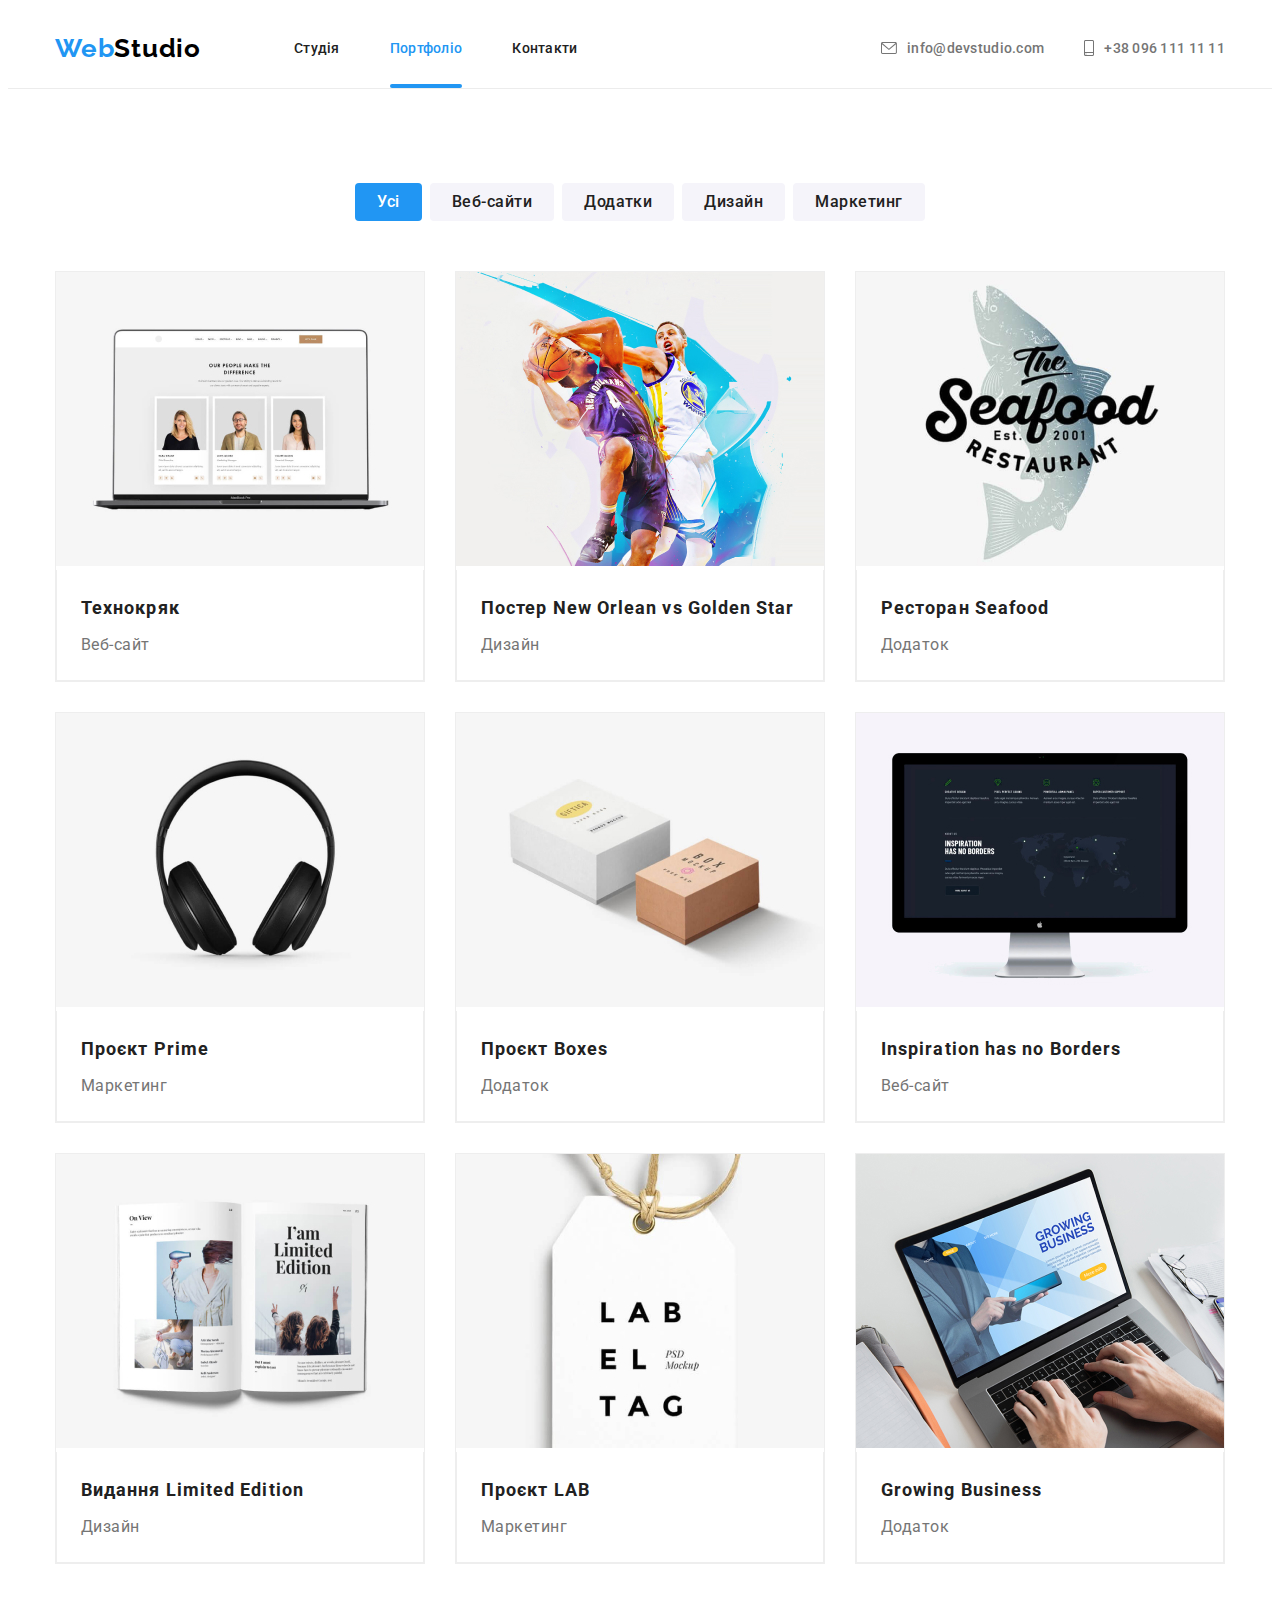
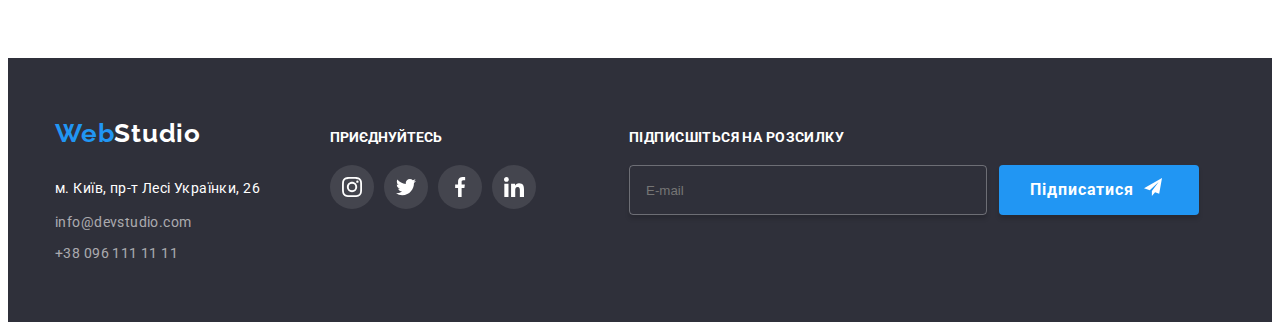
==== portfolio.html @ 7292d135 "Add files via upload" ====
<!DOCTYPE html>
<html lang="uk">
  <head>
    <meta charset="UTF-8" />
    <meta name="viewport" content="width=device-width, initial-scale=1.0" />

    <link rel="preconnect" href="https://fonts.googleapis.com" />
    <link rel="preconnect" href="https://fonts.gstatic.com" crossorigin />
    <link
      href="https://fonts.googleapis.com/css2?family=Montserrat:wght@400;700&family=Roboto:wght@400;500;700;900&display=swap"
      rel="stylesheet"
    />
    <link rel="preconnect" href="https://fonts.googleapis.com" />
    <link rel="preconnect" href="https://fonts.gstatic.com" crossorigin />
    <link
      href="https://fonts.googleapis.com/css2?family=Montserrat:wght@400;700&family=Raleway:wght@400;500;700;900&display=swap"
      rel="stylesheet"
    />
    <link
      rel="stylesheet"
      href="https://cdnjs.cloudflare.com/ajax/libs/modern-normalize/2.0.0/modern-normalize.min.css"
      integrity="sha512-4xo8blKMVCiXpTaLzQSLSw3KFOVPWhm/TRtuPVc4WG6kUgjH6J03IBuG7JZPkcWMxJ5huwaBpOpnwYElP/m6wg=="
      crossorigin="anonymous"
      referrerpolicy="no-referrer"
    />
    <link rel="stylesheet" href="./css/style.css" />
    <title>Portfolio</title>
  </head>
  <body class="body">
    <!-- the cap -->
    <header class="header">
      <div class="conteiner head-conteiner">
        <nav class="nav-conteiner">
          <a class="logo" href="./index.html"
            >Web<span class="studio">Studio</span></a
          >
          <ul class="nav-list">
            <li class="nav-item">
              <a class="nav-link " href="./index.html">Студія</a>
            </li>
            <li class="nav-item">
              <a class="nav-link current" href="./portfolio.html">Портфоліо</a>
            </li>
            <li class="nav-item">
              <a class="nav-link" href="./contacts.html">Контакти</a>
            </li>
          </ul>
        </nav>
        <ul class="list-header">
          <li class="mail-tel">
            <a class="link-header mail-link" href="mailto:info@devstudio.com">
              <svg class="mail">
                <use
                  class="mail-icon"
                  href="./images/sprite/sprite.svg#icon-mail"
                ></use>
              </svg>
              info@devstudio.com
            </a>
          </li>
          <li class="mail-tel">
            <a class="link-header phone-link" href="tel:+380961111111">
              <svg class="phone">
                <use
                  class="phone-icon"
                  href="./images/sprite/sprite.svg#icon-phone"
                ></use>
              </svg>
              +38 096 111 11 11
            </a>
          </li>
        </ul>
      </div>
    </header>
    <main>
      <section class="sec-portfolio">
        <div class="conteiner">
          <h1 hidden>Наші роботи</h1>
          <ul class="filter-list">
            <li class="filter-item">
              <button class="filter current" type="button">Усі</button>
            </li>
            <li class="filter-item">
              <button class="filter" type="button">Веб-сайти</button>
            </li>
            <li class="filter-item">
              <button class="filter" type="button">Додатки</button>
            </li>
            <li class="filter-item">
              <button class="filter" type="button">Дизайн</button>
            </li>
            <li class="filter-item">
              <button class="filter" type="button">Маркетинг</button>
            </li>
          </ul>
          <ul class="project-list">
            <li class="project">
              <a class="link-project" href=""
                >
                <div class="product-img">
                  <img
                  class="poject-pick"
                  src="./imagesPartfolio/img1.jpg"
                  alt="Технокряк"
                  width="370"/>
                  <div class="overlay-box">
                    <p class="project-text">
                    Ресурс пропонує комплексні пропозиції з різним рівнем функціоналу та сервісів. Все це дозволить відвідувачу отримати вичерпні відомості про компанію чи приватну особу.
                    </p>
                  </div>
                </div>
                <div class="name-box">
                  <h2 class="project-name">Технокряк</h2>
                  <p class="project-title">Веб-сайт</p>
                </div>
              </a>
            </li>
            <li class="project">
              <a class="link-project" href="">
                <div class="product-img">
                  <img
                  class="poject-pick"
                  src="./imagesPartfolio/img2.jpg"
                  alt="Постер New Orlean vs Golden Star"
                  width="370"/>
                  <div class="overlay-box">
                    <p class="project-text">
                    Ресурс пропонує комплексні пропозиції з різним рівнем функціоналу та сервісів. Все це дозволить відвідувачу отримати вичерпні відомості про компанію чи приватну особу.
                    </p>
                  </div>
                </div>
                <div class="name-box">
                  <h2 class="project-name">Постер New Orlean vs Golden Star</h2>
                  <p class="project-title">Дизайн</p>
                </div>
              </a>
            </li>
            <li class="project">
              <a class="link-project" href="">
                <div class="product-img">
                  <img
                  class="poject-pick"
                  src="./imagesPartfolio/img3.jpg"
                  alt="Ресторан Seafood"
                  width="370"/>
                  <div class="overlay-box">
                    <p class="project-text">
                    Ресурс пропонує комплексні пропозиції з різним рівнем функціоналу та сервісів. Все це дозволить відвідувачу отримати вичерпні відомості про компанію чи приватну особу.
                    </p>
                  </div>
                </div>
                <div class="name-box">
                  <h2 class="project-name">Ресторан Seafood</h2>
                  <p class="project-title">Додаток</p>
                </div>
              </a>
            </li>
            <li class="project">
              <a class="link-project" href="">
                <div class="product-img">
                  <img
                  class="poject-pick"
                  src="./imagesPartfolio/img4.jpg"
                  alt="Проєкт Prime"
                  width="370"/>
                  <div class="overlay-box">
                    <p class="project-text">
                    Ресурс пропонує комплексні пропозиції з різним рівнем функціоналу та сервісів. Все це дозволить відвідувачу отримати вичерпні відомості про компанію чи приватну особу.
                    </p>
                  </div>
                </div>
                <div class="name-box">
                  <h2 class="project-name">Проєкт Prime</h2>
                  <p class="project-title">Маркетинг</p>
                </div>
              </a>
            </li>
            <li class="project">
              <a class="link-project" href="">
                <div class="product-img">
                  <img
                  class="poject-pick"
                  src="./imagesPartfolio/img5.jpg"
                  alt="Проєкт Boxes"
                  width="370"/>
                  <div class="overlay-box">
                    <p class="project-text">
                    Ресурс пропонує комплексні пропозиції з різним рівнем функціоналу та сервісів. Все це дозволить відвідувачу отримати вичерпні відомості про компанію чи приватну особу.
                    </p>
                  </div>
                </div>
                <div class="name-box">
                  <h2 class="project-name">Проєкт Boxes</h2>
                  <p class="project-title">Додаток</p>
                </div>
              </a>
            </li>
            <li class="project" class="work">
              <a class="link-project" href="">
                <div class="product-img">
                  <img
                  class="poject-pick"
                  src="./imagesPartfolio/img6.jpg"
                  alt="Inspiration has no Borders"
                  width="370"/>
                  <div class="overlay-box">
                    <p class="project-text">
                    Ресурс пропонує комплексні пропозиції з різним рівнем функціоналу та сервісів. Все це дозволить відвідувачу отримати вичерпні відомості про компанію чи приватну особу.
                    </p>
                  </div>
                </div>
                <div class="name-box">
                  <h2 class="project-name">Inspiration has no Borders</h2>
                  <p class="project-title">Веб-сайт</p>
                </div>
              </a>
            </li>
            <li class="project">
              <a class="link-project" href="">
                <div class="product-img">
                  <img
                  class="poject-pick"
                  src="./imagesPartfolio/img7.jpg"
                  alt="Видання Limited Edition"
                  width="370"/>
                  <div class="overlay-box">
                    <p class="project-text">
                    Ресурс пропонує комплексні пропозиції з різним рівнем функціоналу та сервісів. Все це дозволить відвідувачу отримати вичерпні відомості про компанію чи приватну особу.
                    </p>
                  </div>
                </div>
                <div class="name-box">
                  <h2 class="project-name">Видання Limited Edition</h2>
                  <p class="project-title">Дизайн</p>
                </div>
              </a>
            </li>
            <li class="project">
              <a class="link-project" href="">
                <div class="product-img">
                  <img
                  class="poject-pick"
                  src="./imagesPartfolio/img8.jpg"
                  alt="Проєкт LAB"
                  width="370"/>
                  <div class="overlay-box">
                    <p class="project-text">
                    Ресурс пропонує комплексні пропозиції з різним рівнем функціоналу та сервісів. Все це дозволить відвідувачу отримати вичерпні відомості про компанію чи приватну особу.
                    </p>
                  </div>
                </div>
                <div class="name-box">
                  <h2 class="project-name">Проєкт LAB</h2>
                  <p class="project-title">Маркетинг</p>
                </div>
              </a>
            </li>
            <li class="project">
              <a class="link-project" href="">
                <div class="product-img">
                  <img
                  class="poject-pick"
                  src="./imagesPartfolio/img9.jpg"
                  alt="Growing Business"
                  width="370"/>
                  <div class="overlay-box">
                    <p class="project-text">
                    Ресурс пропонує комплексні пропозиції з різним рівнем функціоналу та сервісів. Все це дозволить відвідувачу отримати вичерпні відомості про компанію чи приватну особу.
                    </p>
                  </div>
                </div>
                <div class="name-box">
                  <h2 class="project-name">Growing Business</h2>
                  <p class="project-title">Додаток</p>
                </div>
              </a>
            </li>
          </ul>
        </div>
      </section>
    </main>
    <!-- the floor -->
    <footer class="footer">
      <div class="conteiner foot-box">
        <div>
          <a class="web-foot" href="/"
          >Web<span class="studio-foot">Studio</span></a
        >
        <address class="address">
          <p class="addr">м. Київ, пр-т Лесі Українки, 26</p>
          <ul class="foot-link-list">
            <li class="item-foot">
              <a class="link-foot" href="mailto:info@devstudio.com"
                >info@devstudio.com</a
              >
            </li>
            <li class="item-foot">
              <a class="link-foot" href="tel:+380961111111"
                >+38 096 111 11 11</a
              >
            </li>
          </ul>
        </div>
        </address>
        <div class="soc-box-foot">
          <h3 class="join-us">ПРИЄДНУЙТЕСЬ</h3>
          <ul class="soc-list-foot">
            <li class="soc-item-foot">
              <a class="soc-link-foot" href="">
                <svg class="icon-foot">
                  <use href="./images/sprite/sprite.svg#icon-instagram"></use>
                </svg>
              </a>
            </li>
            <li class="soc-item-foot">
              <a class="soc-link-foot" href="">
                <svg class="icon-foot">
                  <use href="./images/sprite/sprite.svg#icon-twitter"></use>
                </svg>
              </a>
            </li>
            <li class="soc-item-foot">
              <a class="soc-link-foot" href="">
                <svg class="icon-foot">
                  <use href="./images/sprite/sprite.svg#icon-facebook"></use>
                </svg>
              </a>
            </li>
            <li class="soc-item-foot">
              <a class="soc-link-foot" href="">
                <svg class="icon-foot">
                  <use href="./images/sprite/sprite.svg#icon-linkedin"></use>
                </svg>
              </a>
            </li>
          </ul>
        </div>
        <div class="foot-form-field">

          <div class="foot-form-box">
            <h2 class="foot-form-title">ПІДПИСШІТЬСЯ НА РОЗСИЛКУ</h2>
            <div class="btn-input-foot">
              <form class="foot-form" action="">
                <div class="foot-input-box">
                  <input class="foot-input" type="text" placeholder="E-mail">
                </div>
              </form>
            
              <div class="foot-submit-button">
                <button class="foot-form-button" type="submit">
                  <div class="box-in-foot-btn">
                    <span class="foot-form-button-text">
                      Підписатися
                    </span>
                    <svg class="icon-foot-form">
                      <use href="./images/sprite/sprite.svg#icon-telegram"></use>
                    </svg>
                  </div>
                </button>
              </div>
          
            </div>

        </div>
      </div>
    </footer>
  </body>
</html>
---- css/style.css ----
/* INDEX HTML */

*,
::before,
::after {
  box-sizing: border-box;
}
:root {
  --second-color: #757575;
  --logo-color: #2196f3;
  --text-color: #212121;
  --text: Roboto, sans-serif;
  --logo-text: Raleway, sans-serif;
  --white-color: #fff;
}
.body {
  font-family: Roboto, sans-serif;
  color: #212121;
  background: #fff;
}

.conteiner {
  width: 1200px;
  margin-right: auto;
  margin-left: auto;
  padding-right: 15px;
  padding-left: 15px;
}

.header {
  border-bottom: 1px solid #ececec;
}

.head-conteiner {
  display: flex;
  justify-content: space-between;
  align-items: center;
}

.logo {
  color: var(--logo-color);
  font-family: var(--logo-text);
  font-size: 26px;
  font-style: normal;
  font-weight: 700;
  line-height: normal;
  letter-spacing: 0.78px;
  text-decoration: none;
  margin-right: 93px;
}

.studio {
  color: #000;
  font-family: var(--logo-text);
  font-size: 26px;
  font-weight: 700;
  line-height: normal;
  letter-spacing: 0.78px;
}

.nav-conteiner {
  display: flex;
  align-items: center;
}

.nav-list {
  list-style: none;
  display: flex;
  margin: 0;
  padding-left: 0;
}

.nav-item {
  position: relative;
}

.nav-link.current::after {
  content: "";
  display: block;
  width: 100%;
  height: 4px;
  position: absolute;
  left: 0;
  bottom: 0;
  background-color: var(--logo-color);

  border-radius: 4px;
}

.nav-link {
  color: var(--text-color);
  font-family: var(--text);
  font-size: 14px;
  font-weight: 500;
  line-height: normal;
  letter-spacing: 0.28px;
  text-decoration: none;
  display: block;
  padding-bottom: 32px;
  padding-top: 32px;

  transition: color 250ms cubic-bezier(0.4, 0, 0.2, 1);
}

.nav-link:hover,
.nav-link:focus {
  color: var(--logo-color);
  font-family: var(--text);
  font-size: 14px;
  font-style: normal;
  font-weight: 500;
  line-height: normal;
  letter-spacing: 0.28px;
}

.nav-list .nav-item + .nav-item {
  margin-left: 50px;
}

.nav-list .nav-link.current {
  color: var(--logo-color);
}

.list-header {
  list-style: none;
  display: flex;
  margin: 0;
  padding-left: 0;
}

.list-header .mail-tel + .mail-tel {
  margin-left: 40px;
}

.link-header {
  color: var(--second-color);
  font-family: var(--text);
  font-size: 14px;
  font-style: normal;
  font-weight: 500;
  line-height: normal;
  letter-spacing: 0.28px;
  text-decoration: none;
  padding-bottom: 32px;
  padding-top: 32px;
  display: flex;
  justify-content: center;
  align-items: center;

  transition: color 250ms cubic-bezier(0.4, 0, 0.2, 1);
}

.link-header:hover,
.link-header:focus {
  fill: var(--logo-color);
  color: var(--logo-color);
  font-family: var(--text);
  font-size: 14px;
  font-style: normal;
  font-weight: 500;
  line-height: normal;
  letter-spacing: 0.28px;
}

.mail {
  fill: currentColor;
  margin-right: 10px;
  width: 16px;
  height: 12px;
}

.phone {
  fill: currentColor;
  margin-right: 10px;
  width: 10px;
  height: 16px;
  background-position: center;
  background-repeat: no-repeat;
}

/* first box index html */

.first-box {
  max-width: 1600px;
  background: #2f303a;
  padding-top: 200px;
  padding-bottom: 200px;
  background-image: linear-gradient(
      to right,
      rgba(47, 48, 58, 0.4),
      rgba(47, 48, 58, 0.4)
    ),
    url(../images/Img.png);
  margin-right: auto;
  margin-left: auto;
  background-size: cover;
  background-repeat: no-repeat;
  background-position: center;
}

.main-title {
  color: #fff;
  text-align: center;
  font-family: var(--text);
  font-size: 44px;
  font-style: normal;
  font-weight: 900;
  line-height: 60px;
  letter-spacing: 2.64px;
  text-transform: uppercase;
  /*  */
  display: block;
  padding: 0;
  margin-top: 0;
  margin-bottom: 30px;
  margin-left: auto;
  margin-right: auto;
  width: 696px;
}

.main-button {
  border: none;
  border-radius: 4px;
  background: var(--logo-color);
  box-shadow: 0px 4px 4px 0px rgba(0, 0, 0, 0.15);
  height: 50px;
  display: block;
  margin-left: auto;
  margin-right: auto;
}

.text-main-button {
  color: var(--white-color);
  text-align: center;
  font-family: var(--text);
  font-size: 16px;
  font-style: normal;
  font-weight: 700;
  line-height: 30px;
  letter-spacing: 0.96px;
  cursor: pointer;
  /*  */
  height: 30px;

  padding: 10px 32px 10px 32px;
}

/* second box index html */

.second-box {
  padding-top: 94px;
}

.hide-title {
  position: absolute;
  width: 1px;
  height: 1px;
  margin: -1px;
  border: 0;
  padding: 0;

  white-space: nowrap;
  clip-path: inset(100%);
  clip: rect(0 0 0 0);
  overflow: hidden;
}

.adv-list {
  list-style: none;
  display: flex;
  padding: 0;
  margin: 0;
}

.adv-item {
  display: block;
  margin: 0;
  padding-right: 0;
  padding-left: 0;
  background-size: auto;
  background-repeat: no-repeat;
}

.adv-block {
  background-color: #f5f4fa;
  border-radius: 4px;
  width: 270px;
  height: 120px;
  margin-bottom: 30px;
  display: flex;
  justify-content: center;
  align-items: center;
}

.antenna {
  width: 70px;
  height: 70px;
}

.clock {
  width: 70px;
  height: 70px;
}

.diagram {
  width: 70px;
  height: 70px;
}

.astronaut {
  width: 70px;
  height: 70px;
}

.adv-list .adv-item + .adv-item {
  margin-left: 30px;
}

.adv-title {
  color: var(--text-color);
  font-family: var(--text);
  font-size: 14px;
  font-style: normal;
  font-weight: 700;
  letter-spacing: 0.42px;
  text-transform: uppercase;
  width: 270px;
  height: 16px;
  margin-top: 0;
  margin-bottom: 10px;
}

.adv-paragraph {
  color: var(--second-color);
  font-family: var(--text);
  font-size: 14px;
  font-style: normal;
  font-weight: 400;
  line-height: 24px;
  letter-spacing: 0.42px;
  width: 270px;
  margin-top: 0;
  margin-bottom: 0;
}

/* work images */

.work-box {
  padding-top: 94px;
  padding-bottom: 94px;
}
.third-title {
  color: var(--text-color);
  text-align: center;
  font-family: var(--text);
  font-size: 36px;
  font-style: normal;
  font-weight: 700;
  line-height: normal;
  letter-spacing: 1.08px;
  /*  */
  margin-top: 0;
  margin-bottom: 50px;
}

.work-list {
  list-style: none;
  display: flex;
  margin: 0;
  padding: 0;
}
.work-pick {
  display: block;
}

.work-list .work-image + .work-image {
  margin-left: 30px;
}

.work-pick-box {
  position: relative;
}

.overlay-work {
  content: "";
  position: absolute;
  width: 100%;
  height: 70px;
  left: 0;
  bottom: 0;

  background: rgba(47, 48, 58, 0.8);
}

.work-image-text {
  color: var(--white-color);
  font-family: var(--text);
  font-weight: 700;
  font-size: 14px;
  letter-spacing: 0.03em;
  text-transform: uppercase;

  position: absolute;
  top: 50%;
  left: 50%;
  transform: translate(-50%, -50%);
  margin: 0;
}
/* our team */

.our-team {
  background: #f5f4fa;
  padding-top: 94px;
  padding-bottom: 94px;
}

.team-list {
  list-style: none;
  display: flex;
  justify-content: space-between;
  margin-top: 50px;
  margin-bottom: 0;
  padding: 0;
}

.human-pick {
  display: block;
}

.human-box {
  padding-top: 30px;
  padding-bottom: 30px;
  background: #fff;
  box-shadow: 0 2px 1px 0 rgba(0, 0, 0, 0.2), 0 1px 1px 0 rgba(0, 0, 0, 0.14),
    0 1px 3px 0 rgba(0, 0, 0, 0.12);
}

.team-list .human + .human {
  margin-left: 30px;
}

.our-team-title {
  color: var(--text-color);
  text-align: center;
  font-family: var(--text);
  font-size: 36px;
  font-style: normal;
  font-weight: 700;
  line-height: normal;
  letter-spacing: 1.08px;
  /*  */
  margin-top: 0;
  margin-bottom: 0;
}

.name {
  color: var(--text-color);
  font-family: var(--text);
  text-align: center;
  font-size: 16px;
  font-style: normal;
  font-weight: 500;
  line-height: normal;
  letter-spacing: 0.48px;

  margin: 0;
}

.proffetion {
  color: var(--second-color);
  font-family: var(--text);
  text-align: center;
  font-size: 16px;
  font-style: normal;
  font-weight: 400;
  line-height: normal;
  letter-spacing: 0.48px;
  margin-top: 10px;
  margin-bottom: 16px;
}

.social-list {
  list-style: none;
  display: flex;
  margin: 0;
  padding: 0;
  justify-content: center;
}

.soc-link {
  fill: #afb1b8;
  width: 20px;
  height: 20px;

  transition: fill 250ms cubic-bezier(0.4, 0, 0.2, 1);
}

.soc-item {
  display: flex;
  justify-content: center;
  align-items: center;

  width: 44px;
  height: 44px;
}

.social-list .soc-item + .soc-item {
  margin-left: 10px;
}

.human-link {
  display: flex;
  justify-content: center;
  align-items: center;
  fill: #afb1b8;
  width: 44px;
  height: 44px;

  border-radius: 50%;

  transition: background-color 250ms cubic-bezier(0.4, 0, 0.2, 1);
}

.human-link:hover,
.human-link:focus {
  background-color: var(--logo-color);
}

.human-link:hover .soc-link,
.human-link:focus .soc-link {
  fill: #ffffff;
}
/* наші клієнти */

.clients {
  padding-bottom: 93px;
  padding-top: 93px;
}
.our-clients {
  font-family: var(--text);
  font-weight: 700;
  font-size: 36px;
  text-align: center;
  color: var(--text-color);
  margin-top: 0px;
  margin-bottom: 0px;
}

.logo-list {
  list-style: none;
  display: flex;
  margin-top: 50px;
  margin-bottom: 0;
  padding: 0;
}

.logo-item {
  width: 170px;
  height: 92px;
}

.client-link {
  display: flex;
  justify-content: center;
  align-items: center;
  width: 170px;
  height: 92px;
  border: 1px solid #afb1b8;
  border-radius: 4px;
  outline: none;

  transition: border-color 250ms cubic-bezier(0.4, 0, 0.2, 1);
}

.client-logo {
  width: 106px;
  height: 60px;
  fill: #afb1b8;
  transition: fill 250ms cubic-bezier(0.4, 0, 0.2, 1);
}

.logo-list .logo-item + .logo-item {
  margin-left: 30px;
}

.client-link:hover,
.client-link:focus {
  border-color: var(--logo-color);
}

.client-link:hover .client-logo,
.client-link:focus .client-logo {
  fill: var(--logo-color);
}

/* 


/* footer */

.foot-link-list {
  list-style: none;
  padding-left: 0;
  margin-top: 12px;
  margin-bottom: 0;
}

.footer {
  background: #2f303a;
  padding-top: 60px;
  padding-bottom: 60px;
}

.foot-box {
  display: flex;
  align-items: baseline;
}

.web-foot {
  color: var(--logo-color);
  font-family: var(--logo-text);
  font-size: 26px;
  font-weight: 700;
  letter-spacing: 0.78px;
  text-decoration: none;
}

.studio-foot {
  color: #fff;
  font-family: var(--logo-text);
  font-size: 26px;
  font-weight: 700;
  letter-spacing: 0.78px;
}

.address {
  font-style: normal;
  margin-top: 28px;
}

.addr {
  color: #fff;
  font-family: var(--text);
  font-size: 14px;
  line-height: 24px;
  letter-spacing: 0.42px;
  /*  */
  margin-bottom: 0;
  margin-top: 0;
}

.foot-link-list .item-foot + .item-foot {
  margin-top: 12px;
}

.link-foot {
  color: rgba(255, 255, 255, 0.6);
  font-family: var(--text);
  font-size: 14px;
  letter-spacing: 0.42px;
  text-decoration: none;

  transition: color 250ms cubic-bezier(0.4, 0, 0.2, 1);
}

.link-foot:focus,
.link-foot:hover {
  color: var(--logo-color);
  font-family: var(--text);
  font-size: 14px;
  font-weight: 500;
  letter-spacing: 0.28px;
}

.soc-box-foot {
  margin-left: 70px;
}

.join-us {
  font-family: var(--text);
  font-weight: 700;
  font-size: 14px;
  color: #fff;
  margin-bottom: 20px;
  margin-top: 0;
}

.soc-list-foot {
  list-style: none;
  display: flex;
  padding: 0;
  margin: 0;
}

.soc-list-foot .soc-item-foot + .soc-item-foot {
  margin-left: 10px;
}

.soc-item-foot {
  background-color: rgba(255, 255, 255, 0.1);
  border-radius: 50%;
  width: 44px;
  height: 44px;
}

.soc-link-foot {
  display: flex;
  justify-content: center;
  align-items: center;
  width: 44px;
  height: 44px;
  border-radius: 50%;

  transition: background-color 250ms cubic-bezier(0.4, 0, 0.2, 1);
}

.soc-link-foot:hover,
.soc-link-foot:focus {
  background-color: var(--logo-color);
}

.icon-foot {
  fill: #ffffff;
  width: 20px;
  height: 20px;
  display: block;
}

.foot-form-field {
  display: flex;
  padding: 0;
  margin: 0;
  margin-left: 93px;
}

.foot-form-title {
  font-family: var(--text);
  font-weight: 700;
  font-size: 14px;
  letter-spacing: 0.03em;
  color: var(--white-color);

  margin: 0;
  margin-bottom: 20px;
}

.btn-input-foot {
  display: flex;
}

.foot-input {
  border: 1px solid rgba(255, 255, 255, 0.3);
  border-radius: 4px;
  width: 358px;
  height: 50px;

  padding: 15px 16px;
  margin: 0;

  box-shadow: 0 4px 4px 0 rgba(0, 0, 0, 0.15);
  background: rgba(33, 150, 243, 0);
}

.foot-submit-button {
  margin: 0;
  padding: 0;
}

.foot-form-button {
  border: none;

  border-radius: 4px;
  width: 200px;
  height: 50px;
  padding: 0;
  margin-left: 12px;

  box-shadow: 0 4px 4px 0 rgba(0, 0, 0, 0.15);
  background: var(--logo-color);

  cursor: pointer;
}

.box-in-foot-btn {
  display: flex;
  align-items: center;
  justify-content: center;
}

.foot-form-button-text {
  font-family: var(--text);
  font-weight: 700;
  font-size: 16px;
  line-height: 187%;
  letter-spacing: 0.06em;
  color: var(--white-color);
  text-align: center;
}

.icon-foot-form {
  fill: var(--white-color);
  width: 24px;
  height: 24px;
  margin-left: 10px;

  justify-content: center;
  align-items: center;
}
/* modal */

.backdrop {
  background-color: rgba(47, 48, 58, 0.4);
  width: 100%;
  height: 100%;

  position: fixed;
  top: 0;
  left: 0;

  opacity: 1;

  transition: opacity 250ms cubic-bezier(0.4, 0, 0.2, 1),
    visibility 250ms cubic-bezier(0.4, 0, 0.2, 1);
}

.backdrop.is-hidden {
  visibility: hidden;
  opacity: 0;
  pointer-events: none;
}

.backdrop.is-hidden .modal {
  transform: translate(-50%, -50%) scale(0.7);
}

.modal {
  background-color: #fff;
  width: 528px;
  border-radius: 4px;
  padding: 40px;

  position: absolute;
  top: 50%;
  left: 50%;

  transform: translate(-50%, -50%) scale(1);
  transition: transform 250ms cubic-bezier(0.4, 0, 0.2, 1);
}

.button-modal-close {
  display: flex;
  justify-content: center;
  align-items: center;

  background-color: #fff;

  position: absolute;
  top: 0;
  right: 0;
  height: 30px;
  width: 30px;
  border-radius: 50%;
  border-color: rgba(0, 0, 0, 0.1);
  margin-right: 8px;
  margin-top: 8px;
}

.button-modal-close:hover .modal-close-icon {
  fill: var(--logo-color);
}

.form {
  margin-top: 12px;
  margin-bottom: 30px;
}

.modal-close-icon {
  fill: var(--text-color);
  display: block;
  width: 18px;
  height: 18px;

  transition: fill 250ms cubic-bezier(0.4, 0, 0.2, 1);
}

.modal-title {
  margin: 0;
  padding: 0;

  font-family: var(--text);
  font-weight: 700;
  font-size: 20px;
  letter-spacing: 0.03em;
  text-align: center;
  color: var(--text-color);
}

.form .label-input-box + .label-input-box {
  margin-top: 10px;
}

.label {
  display: block;
  margin-bottom: 4px;

  color: var(--second-color);
  font-family: var(--text);
  font-weight: 400;
  font-size: 12px;
  letter-spacing: 0.01em;
}

.input-icon-modal-box {
  padding: 0;
  margin: 0;

  position: relative;
}

.form-input {
  display: block;
  margin-bottom: 10px;

  border: 1px solid rgba(33, 33, 33, 0.2);
  border-radius: 4px;
  width: 448px;
  height: 40px;
  padding-left: 42px;
}

.form-input:focus {
  outline: 1px solid var(--logo-color);
}

.modal-input-icon {
  width: 18px;
  height: 18px;
  position: absolute;
  top: 50%;
  left: 12px;
  transform: translateY(-50%);

  fill: var(--text-color);
}

.input-icon-modal-box:focus .form-input {
  border-color: var(--logo-color);
}

.form-input:focus ~ .modal-input-icon {
  fill: var(--logo-color);
}

.comment {
  border: 1px solid rgba(33, 33, 33, 0.2);
  border-radius: 4px;
  width: 448px;
  height: 120px;

  padding: 12px 16px;
}

.comment:focus {
  outline: 1px solid var(--logo-color);
}

textarea {
  resize: none;
}

.checkbox-modal-box {
  display: flex;
  margin-bottom: 20px;
  margin-top: 0;
  justify-content: center;
}

.checkbox-label {
  font-family: var(--text);
  font-weight: 400;
  font-size: 14px;
  line-height: 171%;
  letter-spacing: 0.03em;
  color: var(--second-color);

  margin-left: 7px;
}

.modal-checkbox-link {
  text-decoration: underline;
  text-decoration-skip-ink: none;
  color: var(--logo-color);
}

.button-modal-submit {
  display: block;
  margin-left: auto;
  margin-right: auto;
  margin-top: 0;
  margin-bottom: 0;
  padding: 0;

  width: 200px;
  height: 50px;

  background-color: var(--logo-color);
  border: none;
  cursor: pointer;
}

.button-submit-text {
  font-family: var(--text);
  font-weight: 700;
  font-size: 16px;
  line-height: 187%;
  letter-spacing: 0.06em;
  text-align: center;
  color: var(--white-color);
}

/* partfolio page */

.sec-portfolio {
  background: #fff;
  padding-bottom: 94px;

  padding-top: 94px;
}

.filter-list {
  display: flex;
  list-style: none;
  justify-content: center;
  padding-left: 0;
  margin: 0;
}

.filter-list .filter-item + .filter-item {
  margin-left: 8px;
}

.filter-list .filter.current {
  color: #fff;
  background-color: var(--logo-color);
}

.filter {
  color: var(--text-color);
  background-color: #f5f4fa;
  font-family: var(--text);
  font-size: 16px;
  font-style: normal;
  font-weight: 500;
  line-height: 26px;
  letter-spacing: 0.48px;
  cursor: pointer;
  border-radius: 4px;
  padding: 6px 22px 6px 22px;
  border: none;

  transition: background-color 250ms cubic-bezier(0.4, 0, 0.2, 1),
    color 250ms cubic-bezier(0.4, 0, 0.2, 1),
    box-shadow 250ms cubic-bezier(0.4, 0, 0.2, 1);
}

.filter:hover,
.filter:focus {
  background-color: #2196f3;
  color: #fff;
  box-shadow: 0 2px 2px 0 rgba(0, 0, 0, 0.12), 0 1px 2px 0 rgba(0, 0, 0, 0.08),
    0 3px 1px 0 rgba(0, 0, 0, 0.1);
}

.link-project {
  display: block;
  text-decoration: none;
  transition: box-shadow 250ms cubic-bezier(0.4, 0, 0.2, 1);
}

.link-project:hover,
.link-project:focus {
  box-shadow: 1px 4px 6px 0 rgba(0, 0, 0, 0.16), 0 4px 4px 0 rgba(0, 0, 0, 0.06),
    0 1px 1px 0 rgba(0, 0, 0, 0.12);
}

.project-pick {
  display: block;
}

.product-img {
  position: relative;
  overflow: hidden;
}

.overlay-box {
  position: absolute;
  left: 0;
  bottom: 0;
  width: 100%;
  height: 100%;
  background: rgba(33, 150, 243, 0.9);

  transform: translateY(100%);
  transition: transform 250ms cubic-bezier(0.4, 0, 0.2, 1),
    opacity 250ms cubic-bezier(0.4, 0, 0.2, 1);
  opacity: 0;

  padding: 63px 24px;
}

.link-project:hover .overlay-box,
.link-project:focus .overlay-box {
  transform: translateY(0);
  opacity: 1;
}

.project-text {
  color: var(--white-color);
  font-family: var(--text);
  font-weight: 400;
  font-size: 18px;
  line-height: 28px;
  line-height: 1.55556;
}

.project {
  width: 370px;
  border: 1px solid #eee;
  background: #fff;
  margin-right: 30px;
  margin-bottom: 30px;
}

.name-box {
  padding: 20px 24px 20px 24px;
  margin: 0;
  border-left: 1px solid #eee;
  border-right: 1px solid #eee;
  border-bottom: 1px solid #eee;
}
.project:nth-child(3n) {
  margin-right: 0;
}

.project:nth-last-child(-n + 3) {
  margin-bottom: 0px;
}

.project-list {
  list-style: none;
  display: flex;
  flex-wrap: wrap;

  margin-top: 50px;
  margin-bottom: 0;
  padding: 0;
}

.project-name {
  color: var(--text-color);
  font-family: var(--text);
  font-size: 18px;
  font-weight: 700;
  line-height: 36px;
  letter-spacing: 1.08px;
  padding: 0;
  margin: 0;
}

.project-title {
  font-family: var(--text);
  color: #757575;
  font-size: 16px;
  line-height: 30px;
  letter-spacing: 0.48px;
  padding: 0;
  margin-top: 4px;
  margin-bottom: 0;
}
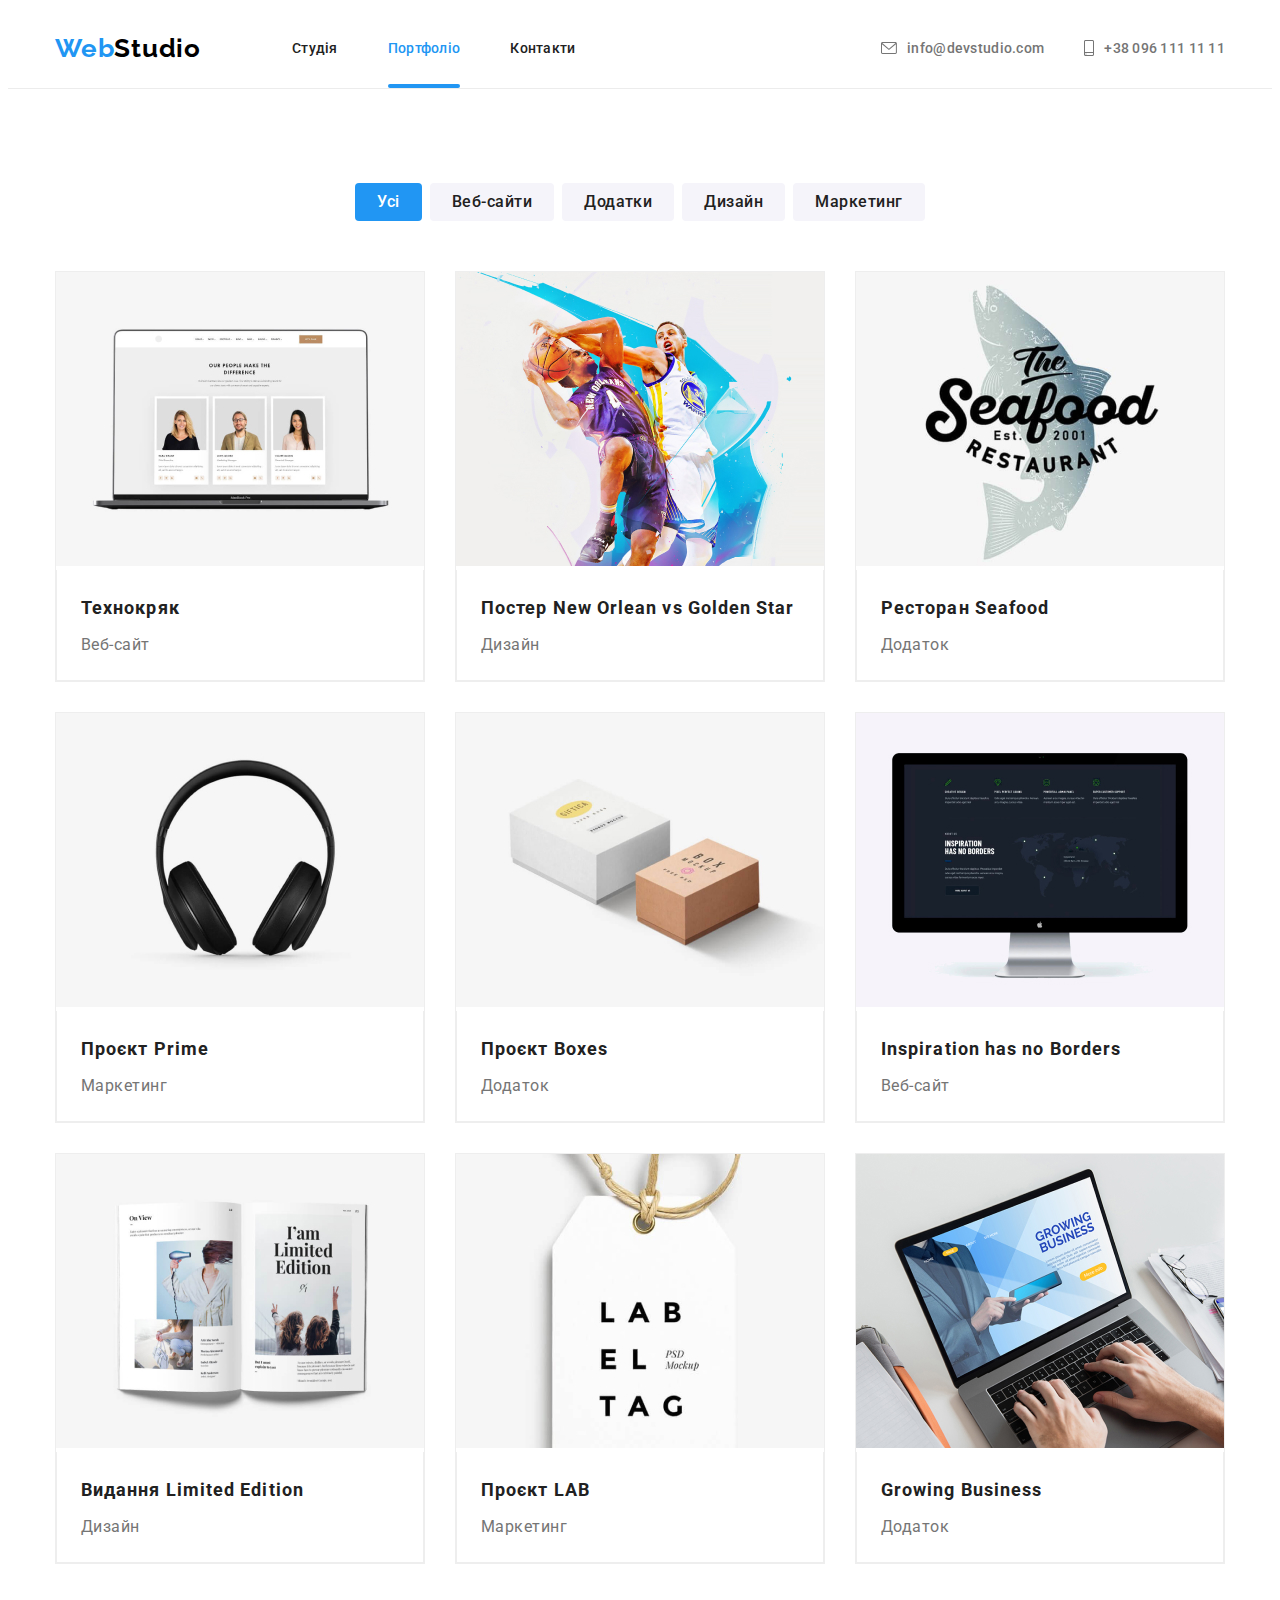
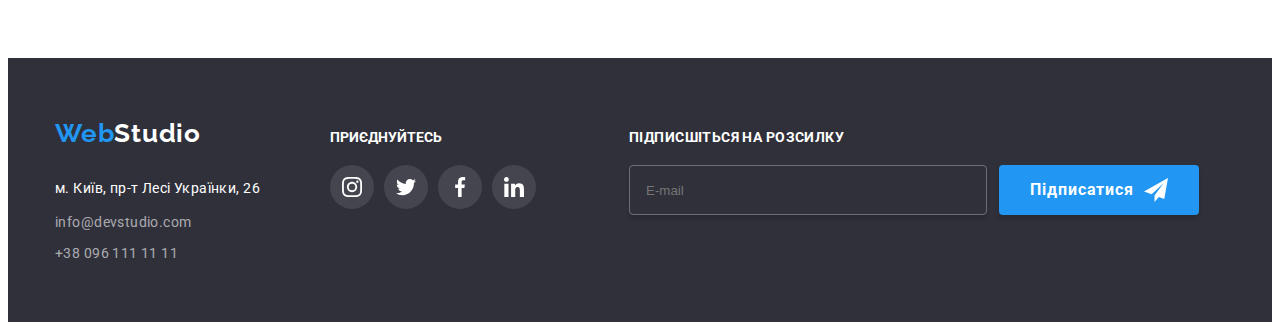
==== commit d11ee626: "main" ====
--- a/portfolio.html
+++ b/portfolio.html
@@ -27,44 +27,41 @@
     <title>Portfolio</title>
   </head>
   <body class="body">
-    <!-- the cap -->
+    <!-- Header -->
     <header class="header">
       <div class="conteiner head-conteiner">
-        <nav class="nav-conteiner">
-          <a class="logo" href="./index.html"
-            >Web<span class="studio">Studio</span></a
-          >
-          <ul class="nav-list">
-            <li class="nav-item">
-              <a class="nav-link " href="./index.html">Студія</a>
-            </li>
-            <li class="nav-item">
-              <a class="nav-link current" href="./portfolio.html">Портфоліо</a>
-            </li>
-            <li class="nav-item">
-              <a class="nav-link" href="./contacts.html">Контакти</a>
+        <nav class="navigation">
+          <a class="logo" href="./index.html">
+            Web<span class="studio">Studio</span>
+          </a>
+          <ul class="navigation-list">
+            <li class="navigation-list__item">
+              <a class="navigation-link" href="./index.html">Студія</a>
+            </li>
+            <li class="navigation-list__item">
+              <a class="navigation-link current" href="./portfolio.html"
+                >Портфоліо</a
+              >
+            </li>
+            <li class="navigation-list__item">
+              <a class="navigation-link" href="./contacts.html">Контакти</a>
             </li>
           </ul>
         </nav>
-        <ul class="list-header">
-          <li class="mail-tel">
-            <a class="link-header mail-link" href="mailto:info@devstudio.com">
-              <svg class="mail">
-                <use
-                  class="mail-icon"
-                  href="./images/sprite/sprite.svg#icon-mail"
-                ></use>
+        <!-- contacts -->
+        <ul class="contacts-header">
+          <li class="contacts-header__item">
+            <a class="header-link" href="mailto:info@devstudio.com">
+              <svg class="header-link__icon mail">
+                <use href="./images/sprite/sprite.svg#icon-mail"></use>
               </svg>
               info@devstudio.com
             </a>
           </li>
-          <li class="mail-tel">
-            <a class="link-header phone-link" href="tel:+380961111111">
-              <svg class="phone">
-                <use
-                  class="phone-icon"
-                  href="./images/sprite/sprite.svg#icon-phone"
-                ></use>
+          <li class="contacts-header__item">
+            <a class="header-link" href="tel:+380961111111">
+              <svg class="header-link__icon phone">
+                <use href="./images/sprite/sprite.svg#icon-phone"></use>
               </svg>
               +38 096 111 11 11
             </a>
@@ -72,40 +69,45 @@
         </ul>
       </div>
     </header>
+    <!-- main -->
     <main>
-      <section class="sec-portfolio">
+      <section class="section-portfolio">
         <div class="conteiner">
           <h1 hidden>Наші роботи</h1>
-          <ul class="filter-list">
-            <li class="filter-item">
-              <button class="filter current" type="button">Усі</button>
-            </li>
-            <li class="filter-item">
-              <button class="filter" type="button">Веб-сайти</button>
-            </li>
-            <li class="filter-item">
-              <button class="filter" type="button">Додатки</button>
-            </li>
-            <li class="filter-item">
-              <button class="filter" type="button">Дизайн</button>
-            </li>
-            <li class="filter-item">
-              <button class="filter" type="button">Маркетинг</button>
-            </li>
+          <ul class="filter">
+            <li class="filter__item">
+              <button class="filter-button current" type="button">Усі</button>
+            </li>
+            <li class="filter__item">
+              <button class="filter-button" type="button">Веб-сайти</button>
+            </li>
+            <li class="filter__item">
+              <button class="filter-button" type="button">Додатки</button>
+            </li>
+            <li class="filter__item">
+              <button class="filter-button" type="button">Дизайн</button>
+            </li>
+            <li class="filter__item">
+              <button class="filter-button" type="button">Маркетинг</button>
+            </li>
+            <!-- projects -->
           </ul>
           <ul class="project-list">
             <li class="project">
-              <a class="link-project" href=""
-                >
-                <div class="product-img">
-                  <img
-                  class="poject-pick"
-                  src="./imagesPartfolio/img1.jpg"
-                  alt="Технокряк"
-                  width="370"/>
-                  <div class="overlay-box">
-                    <p class="project-text">
-                    Ресурс пропонує комплексні пропозиції з різним рівнем функціоналу та сервісів. Все це дозволить відвідувачу отримати вичерпні відомості про компанію чи приватну особу.
+              <a class="link-project" href="">
+                <div class="product-img">
+                  <img
+                    class="poject-pick"
+                    src="./imagesPartfolio/img1.jpg"
+                    alt="Технокряк"
+                    width="370"
+                  />
+                  <div class="overlay-box">
+                    <p class="project-text">
+                      Ресурс пропонує комплексні пропозиції з різним рівнем
+                      функціоналу та сервісів. Все це дозволить відвідувачу
+                      отримати вичерпні відомості про компанію чи приватну
+                      особу.
                     </p>
                   </div>
                 </div>
@@ -119,13 +121,17 @@
               <a class="link-project" href="">
                 <div class="product-img">
                   <img
-                  class="poject-pick"
-                  src="./imagesPartfolio/img2.jpg"
-                  alt="Постер New Orlean vs Golden Star"
-                  width="370"/>
-                  <div class="overlay-box">
-                    <p class="project-text">
-                    Ресурс пропонує комплексні пропозиції з різним рівнем функціоналу та сервісів. Все це дозволить відвідувачу отримати вичерпні відомості про компанію чи приватну особу.
+                    class="poject-pick"
+                    src="./imagesPartfolio/img2.jpg"
+                    alt="Постер New Orlean vs Golden Star"
+                    width="370"
+                  />
+                  <div class="overlay-box">
+                    <p class="project-text">
+                      Ресурс пропонує комплексні пропозиції з різним рівнем
+                      функціоналу та сервісів. Все це дозволить відвідувачу
+                      отримати вичерпні відомості про компанію чи приватну
+                      особу.
                     </p>
                   </div>
                 </div>
@@ -139,13 +145,17 @@
               <a class="link-project" href="">
                 <div class="product-img">
                   <img
-                  class="poject-pick"
-                  src="./imagesPartfolio/img3.jpg"
-                  alt="Ресторан Seafood"
-                  width="370"/>
-                  <div class="overlay-box">
-                    <p class="project-text">
-                    Ресурс пропонує комплексні пропозиції з різним рівнем функціоналу та сервісів. Все це дозволить відвідувачу отримати вичерпні відомості про компанію чи приватну особу.
+                    class="poject-pick"
+                    src="./imagesPartfolio/img3.jpg"
+                    alt="Ресторан Seafood"
+                    width="370"
+                  />
+                  <div class="overlay-box">
+                    <p class="project-text">
+                      Ресурс пропонує комплексні пропозиції з різним рівнем
+                      функціоналу та сервісів. Все це дозволить відвідувачу
+                      отримати вичерпні відомості про компанію чи приватну
+                      особу.
                     </p>
                   </div>
                 </div>
@@ -159,13 +169,17 @@
               <a class="link-project" href="">
                 <div class="product-img">
                   <img
-                  class="poject-pick"
-                  src="./imagesPartfolio/img4.jpg"
-                  alt="Проєкт Prime"
-                  width="370"/>
-                  <div class="overlay-box">
-                    <p class="project-text">
-                    Ресурс пропонує комплексні пропозиції з різним рівнем функціоналу та сервісів. Все це дозволить відвідувачу отримати вичерпні відомості про компанію чи приватну особу.
+                    class="poject-pick"
+                    src="./imagesPartfolio/img4.jpg"
+                    alt="Проєкт Prime"
+                    width="370"
+                  />
+                  <div class="overlay-box">
+                    <p class="project-text">
+                      Ресурс пропонує комплексні пропозиції з різним рівнем
+                      функціоналу та сервісів. Все це дозволить відвідувачу
+                      отримати вичерпні відомості про компанію чи приватну
+                      особу.
                     </p>
                   </div>
                 </div>
@@ -179,13 +193,17 @@
               <a class="link-project" href="">
                 <div class="product-img">
                   <img
-                  class="poject-pick"
-                  src="./imagesPartfolio/img5.jpg"
-                  alt="Проєкт Boxes"
-                  width="370"/>
-                  <div class="overlay-box">
-                    <p class="project-text">
-                    Ресурс пропонує комплексні пропозиції з різним рівнем функціоналу та сервісів. Все це дозволить відвідувачу отримати вичерпні відомості про компанію чи приватну особу.
+                    class="poject-pick"
+                    src="./imagesPartfolio/img5.jpg"
+                    alt="Проєкт Boxes"
+                    width="370"
+                  />
+                  <div class="overlay-box">
+                    <p class="project-text">
+                      Ресурс пропонує комплексні пропозиції з різним рівнем
+                      функціоналу та сервісів. Все це дозволить відвідувачу
+                      отримати вичерпні відомості про компанію чи приватну
+                      особу.
                     </p>
                   </div>
                 </div>
@@ -199,13 +217,17 @@
               <a class="link-project" href="">
                 <div class="product-img">
                   <img
-                  class="poject-pick"
-                  src="./imagesPartfolio/img6.jpg"
-                  alt="Inspiration has no Borders"
-                  width="370"/>
-                  <div class="overlay-box">
-                    <p class="project-text">
-                    Ресурс пропонує комплексні пропозиції з різним рівнем функціоналу та сервісів. Все це дозволить відвідувачу отримати вичерпні відомості про компанію чи приватну особу.
+                    class="poject-pick"
+                    src="./imagesPartfolio/img6.jpg"
+                    alt="Inspiration has no Borders"
+                    width="370"
+                  />
+                  <div class="overlay-box">
+                    <p class="project-text">
+                      Ресурс пропонує комплексні пропозиції з різним рівнем
+                      функціоналу та сервісів. Все це дозволить відвідувачу
+                      отримати вичерпні відомості про компанію чи приватну
+                      особу.
                     </p>
                   </div>
                 </div>
@@ -219,13 +241,17 @@
               <a class="link-project" href="">
                 <div class="product-img">
                   <img
-                  class="poject-pick"
-                  src="./imagesPartfolio/img7.jpg"
-                  alt="Видання Limited Edition"
-                  width="370"/>
-                  <div class="overlay-box">
-                    <p class="project-text">
-                    Ресурс пропонує комплексні пропозиції з різним рівнем функціоналу та сервісів. Все це дозволить відвідувачу отримати вичерпні відомості про компанію чи приватну особу.
+                    class="poject-pick"
+                    src="./imagesPartfolio/img7.jpg"
+                    alt="Видання Limited Edition"
+                    width="370"
+                  />
+                  <div class="overlay-box">
+                    <p class="project-text">
+                      Ресурс пропонує комплексні пропозиції з різним рівнем
+                      функціоналу та сервісів. Все це дозволить відвідувачу
+                      отримати вичерпні відомості про компанію чи приватну
+                      особу.
                     </p>
                   </div>
                 </div>
@@ -239,13 +265,17 @@
               <a class="link-project" href="">
                 <div class="product-img">
                   <img
-                  class="poject-pick"
-                  src="./imagesPartfolio/img8.jpg"
-                  alt="Проєкт LAB"
-                  width="370"/>
-                  <div class="overlay-box">
-                    <p class="project-text">
-                    Ресурс пропонує комплексні пропозиції з різним рівнем функціоналу та сервісів. Все це дозволить відвідувачу отримати вичерпні відомості про компанію чи приватну особу.
+                    class="poject-pick"
+                    src="./imagesPartfolio/img8.jpg"
+                    alt="Проєкт LAB"
+                    width="370"
+                  />
+                  <div class="overlay-box">
+                    <p class="project-text">
+                      Ресурс пропонує комплексні пропозиції з різним рівнем
+                      функціоналу та сервісів. Все це дозволить відвідувачу
+                      отримати вичерпні відомості про компанію чи приватну
+                      особу.
                     </p>
                   </div>
                 </div>
@@ -259,13 +289,17 @@
               <a class="link-project" href="">
                 <div class="product-img">
                   <img
-                  class="poject-pick"
-                  src="./imagesPartfolio/img9.jpg"
-                  alt="Growing Business"
-                  width="370"/>
-                  <div class="overlay-box">
-                    <p class="project-text">
-                    Ресурс пропонує комплексні пропозиції з різним рівнем функціоналу та сервісів. Все це дозволить відвідувачу отримати вичерпні відомості про компанію чи приватну особу.
+                    class="poject-pick"
+                    src="./imagesPartfolio/img9.jpg"
+                    alt="Growing Business"
+                    width="370"
+                  />
+                  <div class="overlay-box">
+                    <p class="project-text">
+                      Ресурс пропонує комплексні пропозиції з різним рівнем
+                      функціоналу та сервісів. Все це дозволить відвідувачу
+                      отримати вичерпні відомості про компанію чи приватну
+                      особу.
                     </p>
                   </div>
                 </div>
@@ -279,88 +313,87 @@
         </div>
       </section>
     </main>
-    <!-- the floor -->
+    <!-- Footer -->
     <footer class="footer">
-      <div class="conteiner foot-box">
+      <div class="conteiner footer-box">
         <div>
-          <a class="web-foot" href="/"
-          >Web<span class="studio-foot">Studio</span></a
-        >
-        <address class="address">
-          <p class="addr">м. Київ, пр-т Лесі Українки, 26</p>
-          <ul class="foot-link-list">
-            <li class="item-foot">
-              <a class="link-foot" href="mailto:info@devstudio.com"
-                >info@devstudio.com</a
-              >
-            </li>
-            <li class="item-foot">
-              <a class="link-foot" href="tel:+380961111111"
-                >+38 096 111 11 11</a
-              >
+          <a class="logo" href="/">
+            Web<span class="studio-footer">Studio</span>
+          </a>
+          <address class="address">
+            <p class="address__info">м. Київ, пр-т Лесі Українки, 26</p>
+            <ul class="address-list">
+              <li class="address-list__item">
+                <a class="contacts-footer" href="mailto:info@devstudio.com">
+                  info@devstudio.com
+                </a>
+              </li>
+              <li class="address-list__item">
+                <a class="contacts-footer" href="tel:+380961111111"
+                  >+38 096 111 11 11</a
+                >
+              </li>
+            </ul>
+          </address>
+        </div>
+        <!-- official pages -->
+        <div class="official-pages">
+          <h2 class="official-pages__title">ПРИЄДНУЙТЕСЬ</h2>
+          <ul class="page-list">
+            <li class="page-list__item">
+              <a class="pages-link" href="">
+                <svg class="pages-link__icon">
+                  <use href="./images/sprite/sprite.svg#icon-instagram"></use>
+                </svg>
+              </a>
+            </li>
+            <li class="page-list__item">
+              <a class="pages-link" href="">
+                <svg class="pages-link__icon">
+                  <use href="./images/sprite/sprite.svg#icon-twitter"></use>
+                </svg>
+              </a>
+            </li>
+            <li class="page-list__item">
+              <a class="pages-link" href="">
+                <svg class="pages-link__icon">
+                  <use href="./images/sprite/sprite.svg#icon-facebook"></use>
+                </svg>
+              </a>
+            </li>
+            <li class="page-list__item">
+              <a class="pages-link" href="">
+                <svg class="pages-link__icon">
+                  <use href="./images/sprite/sprite.svg#icon-linkedin"></use>
+                </svg>
+              </a>
             </li>
           </ul>
         </div>
-        </address>
-        <div class="soc-box-foot">
-          <h3 class="join-us">ПРИЄДНУЙТЕСЬ</h3>
-          <ul class="soc-list-foot">
-            <li class="soc-item-foot">
-              <a class="soc-link-foot" href="">
-                <svg class="icon-foot">
-                  <use href="./images/sprite/sprite.svg#icon-instagram"></use>
-                </svg>
-              </a>
-            </li>
-            <li class="soc-item-foot">
-              <a class="soc-link-foot" href="">
-                <svg class="icon-foot">
-                  <use href="./images/sprite/sprite.svg#icon-twitter"></use>
-                </svg>
-              </a>
-            </li>
-            <li class="soc-item-foot">
-              <a class="soc-link-foot" href="">
-                <svg class="icon-foot">
-                  <use href="./images/sprite/sprite.svg#icon-facebook"></use>
-                </svg>
-              </a>
-            </li>
-            <li class="soc-item-foot">
-              <a class="soc-link-foot" href="">
-                <svg class="icon-foot">
-                  <use href="./images/sprite/sprite.svg#icon-linkedin"></use>
-                </svg>
-              </a>
-            </li>
-          </ul>
-        </div>
-        <div class="foot-form-field">
-
-          <div class="foot-form-box">
-            <h2 class="foot-form-title">ПІДПИСШІТЬСЯ НА РОЗСИЛКУ</h2>
-            <div class="btn-input-foot">
-              <form class="foot-form" action="">
+        <!-- form in footer -->
+        <div class="footer-form-area">
+          <div>
+            <h2 class="footer-form-title">ПІДПИСШІТЬСЯ НА РОЗСИЛКУ</h2>
+            <div class="button-input-foot">
+              <form action="" class="footer-form">
                 <div class="foot-input-box">
-                  <input class="foot-input" type="text" placeholder="E-mail">
+                  <input
+                    class="footer-input"
+                    placeholder="E-mail"
+                    type="text"
+                  />
                 </div>
               </form>
-            
-              <div class="foot-submit-button">
-                <button class="foot-form-button" type="submit">
-                  <div class="box-in-foot-btn">
-                    <span class="foot-form-button-text">
-                      Підписатися
-                    </span>
-                    <svg class="icon-foot-form">
-                      <use href="./images/sprite/sprite.svg#icon-telegram"></use>
-                    </svg>
-                  </div>
+              <div class="footer-button">
+                <button class="footer-button__form" type="submit">
+                  Підписатися
+                  <svg class="footer-button__icon">
+                    <use href="./images/sprite/sprite.svg#icon-send"></use>
+                  </svg>
                 </button>
               </div>
-          
             </div>
-
+          </div>
         </div>
       </div>
     </footer>
--- a/css/style.css
+++ b/css/style.css
@@ -41,12 +41,9 @@
   color: var(--logo-color);
   font-family: var(--logo-text);
   font-size: 26px;
-  font-style: normal;
-  font-weight: 700;
-  line-height: normal;
+  font-weight: 700;
   letter-spacing: 0.78px;
   text-decoration: none;
-  margin-right: 93px;
 }
 
 .studio {
@@ -58,23 +55,24 @@
   letter-spacing: 0.78px;
 }
 
-.nav-conteiner {
+.navigation {
   display: flex;
   align-items: center;
 }
 
-.nav-list {
+.navigation-list {
   list-style: none;
   display: flex;
   margin: 0;
+  margin-left: 91px;
   padding-left: 0;
 }
 
-.nav-item {
+.navigation-list__item {
   position: relative;
 }
 
-.nav-link.current::after {
+.navigation-link.current::after {
   content: "";
   display: block;
   width: 100%;
@@ -87,7 +85,7 @@
   border-radius: 4px;
 }
 
-.nav-link {
+.navigation-link {
   color: var(--text-color);
   font-family: var(--text);
   font-size: 14px;
@@ -102,8 +100,8 @@
   transition: color 250ms cubic-bezier(0.4, 0, 0.2, 1);
 }
 
-.nav-link:hover,
-.nav-link:focus {
+.navigation-link:hover,
+.navigation-link:focus {
   color: var(--logo-color);
   font-family: var(--text);
   font-size: 14px;
@@ -113,26 +111,26 @@
   letter-spacing: 0.28px;
 }
 
-.nav-list .nav-item + .nav-item {
+.navigation-list .navigation-list__item + .navigation-list__item {
   margin-left: 50px;
 }
 
-.nav-list .nav-link.current {
+.navigation-list .navigation-link.current {
   color: var(--logo-color);
 }
 
-.list-header {
+.contacts-header {
   list-style: none;
   display: flex;
   margin: 0;
   padding-left: 0;
 }
 
-.list-header .mail-tel + .mail-tel {
+.contacts-header .contacts-header__item + .contacts-header__item {
   margin-left: 40px;
 }
 
-.link-header {
+.header-link {
   color: var(--second-color);
   font-family: var(--text);
   font-size: 14px;
@@ -150,8 +148,8 @@
   transition: color 250ms cubic-bezier(0.4, 0, 0.2, 1);
 }
 
-.link-header:hover,
-.link-header:focus {
+.header-link:hover,
+.header-link:focus {
   fill: var(--logo-color);
   color: var(--logo-color);
   font-family: var(--text);
@@ -162,25 +160,24 @@
   letter-spacing: 0.28px;
 }
 
-.mail {
+.header-link__icon {
   fill: currentColor;
   margin-right: 10px;
+}
+
+.mail {
   width: 16px;
   height: 12px;
 }
 
 .phone {
-  fill: currentColor;
-  margin-right: 10px;
   width: 10px;
   height: 16px;
-  background-position: center;
-  background-repeat: no-repeat;
-}
-
-/* first box index html */
-
-.first-box {
+}
+
+/* hero */
+
+.hero {
   max-width: 1600px;
   background: #2f303a;
   padding-top: 200px;
@@ -198,7 +195,7 @@
   background-position: center;
 }
 
-.main-title {
+.hero-title {
   color: #fff;
   text-align: center;
   font-family: var(--text);
@@ -218,7 +215,7 @@
   width: 696px;
 }
 
-.main-button {
+.hero-button {
   border: none;
   border-radius: 4px;
   background: var(--logo-color);
@@ -227,9 +224,7 @@
   display: block;
   margin-left: auto;
   margin-right: auto;
-}
-
-.text-main-button {
+  /*  */
   color: var(--white-color);
   text-align: center;
   font-family: var(--text);
@@ -239,15 +234,12 @@
   line-height: 30px;
   letter-spacing: 0.96px;
   cursor: pointer;
-  /*  */
-  height: 30px;
-
   padding: 10px 32px 10px 32px;
 }
 
-/* second box index html */
-
-.second-box {
+/* advantages */
+
+.advantages-section {
   padding-top: 94px;
 }
 
@@ -265,14 +257,14 @@
   overflow: hidden;
 }
 
-.adv-list {
+.advantages {
   list-style: none;
   display: flex;
   padding: 0;
   margin: 0;
 }
 
-.adv-item {
+.advantages__item {
   display: block;
   margin: 0;
   padding-right: 0;
@@ -281,7 +273,7 @@
   background-repeat: no-repeat;
 }
 
-.adv-block {
+.advantages__block {
   background-color: #f5f4fa;
   border-radius: 4px;
   width: 270px;
@@ -292,31 +284,16 @@
   align-items: center;
 }
 
-.antenna {
+.advantages__icon {
   width: 70px;
   height: 70px;
 }
 
-.clock {
-  width: 70px;
-  height: 70px;
-}
-
-.diagram {
-  width: 70px;
-  height: 70px;
-}
-
-.astronaut {
-  width: 70px;
-  height: 70px;
-}
-
-.adv-list .adv-item + .adv-item {
+.advantages .advantages__item + .advantages__item {
   margin-left: 30px;
 }
 
-.adv-title {
+.advantages__title {
   color: var(--text-color);
   font-family: var(--text);
   font-size: 14px;
@@ -330,7 +307,7 @@
   margin-bottom: 10px;
 }
 
-.adv-paragraph {
+.advantages__info {
   color: var(--second-color);
   font-family: var(--text);
   font-size: 14px;
@@ -345,11 +322,11 @@
 
 /* work images */
 
-.work-box {
+.work-section {
   padding-top: 94px;
   padding-bottom: 94px;
 }
-.third-title {
+.work-title {
   color: var(--text-color);
   text-align: center;
   font-family: var(--text);
@@ -363,25 +340,25 @@
   margin-bottom: 50px;
 }
 
-.work-list {
+.work {
   list-style: none;
   display: flex;
   margin: 0;
   padding: 0;
 }
-.work-pick {
-  display: block;
-}
-
-.work-list .work-image + .work-image {
+.picture {
+  display: block;
+}
+
+.work .work__item + .work__item {
   margin-left: 30px;
 }
 
-.work-pick-box {
+.work__picture {
   position: relative;
 }
 
-.overlay-work {
+.work-overlay {
   content: "";
   position: absolute;
   width: 100%;
@@ -392,7 +369,7 @@
   background: rgba(47, 48, 58, 0.8);
 }
 
-.work-image-text {
+.work-overlay__info {
   color: var(--white-color);
   font-family: var(--text);
   font-weight: 700;
@@ -408,13 +385,31 @@
 }
 /* our team */
 
-.our-team {
+.team-section {
   background: #f5f4fa;
   padding-top: 94px;
   padding-bottom: 94px;
 }
 
-.team-list {
+.team .team__human + .team__human {
+  margin-left: 30px;
+}
+
+.team-title {
+  color: var(--text-color);
+  text-align: center;
+  font-family: var(--text);
+  font-size: 36px;
+  font-style: normal;
+  font-weight: 700;
+  line-height: normal;
+  letter-spacing: 1.08px;
+  /*  */
+  margin-top: 0;
+  margin-bottom: 0;
+}
+
+.team {
   list-style: none;
   display: flex;
   justify-content: space-between;
@@ -423,11 +418,11 @@
   padding: 0;
 }
 
-.human-pick {
-  display: block;
-}
-
-.human-box {
+.human-picture {
+  display: block;
+}
+
+.human-info {
   padding-top: 30px;
   padding-bottom: 30px;
   background: #fff;
@@ -435,25 +430,7 @@
     0 1px 3px 0 rgba(0, 0, 0, 0.12);
 }
 
-.team-list .human + .human {
-  margin-left: 30px;
-}
-
-.our-team-title {
-  color: var(--text-color);
-  text-align: center;
-  font-family: var(--text);
-  font-size: 36px;
-  font-style: normal;
-  font-weight: 700;
-  line-height: normal;
-  letter-spacing: 1.08px;
-  /*  */
-  margin-top: 0;
-  margin-bottom: 0;
-}
-
-.name {
+.human-info__name {
   color: var(--text-color);
   font-family: var(--text);
   text-align: center;
@@ -466,7 +443,7 @@
   margin: 0;
 }
 
-.proffetion {
+.human-info__proffetion {
   color: var(--second-color);
   font-family: var(--text);
   text-align: center;
@@ -479,7 +456,7 @@
   margin-bottom: 16px;
 }
 
-.social-list {
+.profiles {
   list-style: none;
   display: flex;
   margin: 0;
@@ -487,15 +464,7 @@
   justify-content: center;
 }
 
-.soc-link {
-  fill: #afb1b8;
-  width: 20px;
-  height: 20px;
-
-  transition: fill 250ms cubic-bezier(0.4, 0, 0.2, 1);
-}
-
-.soc-item {
+.profiles__item {
   display: flex;
   justify-content: center;
   align-items: center;
@@ -504,11 +473,16 @@
   height: 44px;
 }
 
-.social-list .soc-item + .soc-item {
+.profile-link:hover,
+.profile-link:focus {
+  background-color: var(--logo-color);
+}
+
+.profiles .profiles__item + .profiles__item {
   margin-left: 10px;
 }
 
-.human-link {
+.profile-link {
   display: flex;
   justify-content: center;
   align-items: center;
@@ -521,22 +495,27 @@
   transition: background-color 250ms cubic-bezier(0.4, 0, 0.2, 1);
 }
 
-.human-link:hover,
-.human-link:focus {
-  background-color: var(--logo-color);
-}
-
-.human-link:hover .soc-link,
-.human-link:focus .soc-link {
+.profile-link:hover .profile-link__icon,
+.profile-link:focus .profile-link__icon {
   fill: #ffffff;
 }
+
+.profile-link__icon {
+  fill: #afb1b8;
+  width: 20px;
+  height: 20px;
+
+  transition: fill 250ms cubic-bezier(0.4, 0, 0.2, 1);
+}
+
 /* наші клієнти */
 
-.clients {
+.clients-section {
   padding-bottom: 93px;
   padding-top: 93px;
 }
-.our-clients {
+
+.clients-section__title {
   font-family: var(--text);
   font-weight: 700;
   font-size: 36px;
@@ -546,7 +525,7 @@
   margin-bottom: 0px;
 }
 
-.logo-list {
+.clients-logo {
   list-style: none;
   display: flex;
   margin-top: 50px;
@@ -554,12 +533,12 @@
   padding: 0;
 }
 
-.logo-item {
+.clients-logo__item {
   width: 170px;
   height: 92px;
 }
 
-.client-link {
+.clients-link {
   display: flex;
   justify-content: center;
   align-items: center;
@@ -572,38 +551,28 @@
   transition: border-color 250ms cubic-bezier(0.4, 0, 0.2, 1);
 }
 
-.client-logo {
+.clients-link__logo {
   width: 106px;
   height: 60px;
   fill: #afb1b8;
   transition: fill 250ms cubic-bezier(0.4, 0, 0.2, 1);
 }
 
-.logo-list .logo-item + .logo-item {
+.clients-logo .clients-logo__item + .clients-logo__item {
   margin-left: 30px;
 }
 
-.client-link:hover,
-.client-link:focus {
+.clients-link:hover,
+.clients-link:focus {
   border-color: var(--logo-color);
 }
 
-.client-link:hover .client-logo,
-.client-link:focus .client-logo {
+.clients-link:hover .clients-link__logo,
+.clients-link:focus .clients-link__logo {
   fill: var(--logo-color);
 }
 
-/* 
-
-
 /* footer */
-
-.foot-link-list {
-  list-style: none;
-  padding-left: 0;
-  margin-top: 12px;
-  margin-bottom: 0;
-}
 
 .footer {
   background: #2f303a;
@@ -611,21 +580,12 @@
   padding-bottom: 60px;
 }
 
-.foot-box {
+.footer-box {
   display: flex;
   align-items: baseline;
 }
 
-.web-foot {
-  color: var(--logo-color);
-  font-family: var(--logo-text);
-  font-size: 26px;
-  font-weight: 700;
-  letter-spacing: 0.78px;
-  text-decoration: none;
-}
-
-.studio-foot {
+.studio-footer {
   color: #fff;
   font-family: var(--logo-text);
   font-size: 26px;
@@ -638,7 +598,7 @@
   margin-top: 28px;
 }
 
-.addr {
+.address__info {
   color: #fff;
   font-family: var(--text);
   font-size: 14px;
@@ -649,11 +609,18 @@
   margin-top: 0;
 }
 
-.foot-link-list .item-foot + .item-foot {
+.address-list {
+  list-style: none;
+  padding-left: 0;
   margin-top: 12px;
-}
-
-.link-foot {
+  margin-bottom: 0;
+}
+
+.address-list .address-list__item + .address-list__item {
+  margin-top: 12px;
+}
+
+.contacts-footer {
   color: rgba(255, 255, 255, 0.6);
   font-family: var(--text);
   font-size: 14px;
@@ -663,8 +630,8 @@
   transition: color 250ms cubic-bezier(0.4, 0, 0.2, 1);
 }
 
-.link-foot:focus,
-.link-foot:hover {
+.contacts-footer:focus,
+.contacts-footer:hover {
   color: var(--logo-color);
   font-family: var(--text);
   font-size: 14px;
@@ -672,11 +639,13 @@
   letter-spacing: 0.28px;
 }
 
-.soc-box-foot {
+/*  */
+
+.official-pages {
   margin-left: 70px;
 }
 
-.join-us {
+.official-pages__title {
   font-family: var(--text);
   font-weight: 700;
   font-size: 14px;
@@ -685,25 +654,25 @@
   margin-top: 0;
 }
 
-.soc-list-foot {
+.page-list {
   list-style: none;
   display: flex;
   padding: 0;
   margin: 0;
 }
 
-.soc-list-foot .soc-item-foot + .soc-item-foot {
+.page-list .page-list__item + .page-list__item {
   margin-left: 10px;
 }
 
-.soc-item-foot {
+.page-list__item {
   background-color: rgba(255, 255, 255, 0.1);
   border-radius: 50%;
   width: 44px;
   height: 44px;
 }
 
-.soc-link-foot {
+.pages-link {
   display: flex;
   justify-content: center;
   align-items: center;
@@ -714,26 +683,28 @@
   transition: background-color 250ms cubic-bezier(0.4, 0, 0.2, 1);
 }
 
-.soc-link-foot:hover,
-.soc-link-foot:focus {
+.pages-link:hover,
+.pages-link:focus {
   background-color: var(--logo-color);
 }
 
-.icon-foot {
+.pages-link__icon {
   fill: #ffffff;
   width: 20px;
   height: 20px;
   display: block;
 }
 
-.foot-form-field {
+/*  */
+
+.footer-form-area {
   display: flex;
   padding: 0;
   margin: 0;
   margin-left: 93px;
 }
 
-.foot-form-title {
+.footer-form-title {
   font-family: var(--text);
   font-weight: 700;
   font-size: 14px;
@@ -744,11 +715,11 @@
   margin-bottom: 20px;
 }
 
-.btn-input-foot {
-  display: flex;
-}
-
-.foot-input {
+.button-input-foot {
+  display: flex;
+}
+
+.footer-input {
   border: 1px solid rgba(255, 255, 255, 0.3);
   border-radius: 4px;
   width: 358px;
@@ -761,12 +732,16 @@
   background: rgba(33, 150, 243, 0);
 }
 
-.foot-submit-button {
-  margin: 0;
-  padding: 0;
-}
-
-.foot-form-button {
+.footer-button {
+  margin: 0;
+  padding: 0;
+}
+
+.footer-button__form {
+  display: flex;
+  justify-content: center;
+  align-items: center;
+  gap: 10px;
   border: none;
 
   border-radius: 4px;
@@ -779,15 +754,7 @@
   background: var(--logo-color);
 
   cursor: pointer;
-}
-
-.box-in-foot-btn {
-  display: flex;
-  align-items: center;
-  justify-content: center;
-}
-
-.foot-form-button-text {
+
   font-family: var(--text);
   font-weight: 700;
   font-size: 16px;
@@ -797,14 +764,11 @@
   text-align: center;
 }
 
-.icon-foot-form {
+.footer-button__icon {
+  display: block;
   fill: var(--white-color);
   width: 24px;
   height: 24px;
-  margin-left: 10px;
-
-  justify-content: center;
-  align-items: center;
 }
 /* modal */
 
@@ -847,10 +811,11 @@
   transition: transform 250ms cubic-bezier(0.4, 0, 0.2, 1);
 }
 
-.button-modal-close {
+.modal-close {
   display: flex;
   justify-content: center;
   align-items: center;
+  cursor: pointer;
 
   background-color: #fff;
 
@@ -860,27 +825,35 @@
   height: 30px;
   width: 30px;
   border-radius: 50%;
-  border-color: rgba(0, 0, 0, 0.1);
+  border: 1px solid rgba(0, 0, 0, 0.1);
+  outline: none;
+
   margin-right: 8px;
   margin-top: 8px;
 }
 
-.button-modal-close:hover .modal-close-icon {
+.modal-close__icon {
+  fill: var(--text-color);
+  display: block;
+  width: 18px;
+  height: 18px;
+
+  transition: fill 250ms cubic-bezier(0.4, 0, 0.2, 1);
+}
+
+.modal-close:hover,
+.modal-close:focus {
+  border-color: var(--logo-color);
+}
+
+.modal-close:hover .modal-close__icon,
+.modal-close:focus .modal-close__icon {
   fill: var(--logo-color);
 }
 
 .form {
   margin-top: 12px;
   margin-bottom: 30px;
-}
-
-.modal-close-icon {
-  fill: var(--text-color);
-  display: block;
-  width: 18px;
-  height: 18px;
-
-  transition: fill 250ms cubic-bezier(0.4, 0, 0.2, 1);
 }
 
 .modal-title {
@@ -895,7 +868,7 @@
   color: var(--text-color);
 }
 
-.form .label-input-box + .label-input-box {
+.form .form-box + .form-box {
   margin-top: 10px;
 }
 
@@ -910,14 +883,14 @@
   letter-spacing: 0.01em;
 }
 
-.input-icon-modal-box {
+.input-box {
   padding: 0;
   margin: 0;
 
   position: relative;
 }
 
-.form-input {
+.input-box__input {
   display: block;
   margin-bottom: 10px;
 
@@ -928,11 +901,11 @@
   padding-left: 42px;
 }
 
-.form-input:focus {
+.input-box__input:focus {
   outline: 1px solid var(--logo-color);
 }
 
-.modal-input-icon {
+.input-box__icon {
   width: 18px;
   height: 18px;
   position: absolute;
@@ -943,11 +916,11 @@
   fill: var(--text-color);
 }
 
-.input-icon-modal-box:focus .form-input {
+.input-box__icon:focus .input-box__input {
   border-color: var(--logo-color);
 }
 
-.form-input:focus ~ .modal-input-icon {
+.input-box__input:focus ~ .input-box__icon {
   fill: var(--logo-color);
 }
 
@@ -968,31 +941,60 @@
   resize: none;
 }
 
-.checkbox-modal-box {
+.checkbox-modal {
   display: flex;
   margin-bottom: 20px;
   margin-top: 0;
   justify-content: center;
+  align-items: center;
+}
+
+.checkbox {
+  appearance: none;
+}
+
+.checkbox-icon {
+  display: flex;
+  justify-content: center;
+  align-items: center;
+  margin-right: 7px;
+  width: 15px;
+  height: 15px;
+
+  border: 1px solid var(--second-color);
+  border-radius: 4px;
+}
+
+.checkbox-icon__check {
+  width: 15px;
+  height: 15px;
+}
+
+.checkbox:focus + .checkbox-icon {
+  border-color: var(--logo-color);
+}
+
+.checkbox:checked + .checkbox-icon {
+  border-color: var(--logo-color);
+  background-color: var(--logo-color);
 }
 
 .checkbox-label {
+  display: flex;
   font-family: var(--text);
   font-weight: 400;
   font-size: 14px;
-  line-height: 171%;
-  letter-spacing: 0.03em;
   color: var(--second-color);
 
   margin-left: 7px;
 }
 
-.modal-checkbox-link {
-  text-decoration: underline;
+.checkbox-link {
   text-decoration-skip-ink: none;
   color: var(--logo-color);
 }
 
-.button-modal-submit {
+.button-modal {
   display: block;
   margin-left: auto;
   margin-right: auto;
@@ -1006,9 +1008,10 @@
   background-color: var(--logo-color);
   border: none;
   cursor: pointer;
-}
-
-.button-submit-text {
+  border-radius: 4px;
+
+  box-shadow: 0 4px 4px 0 rgba(0, 0, 0, 0.15);
+
   font-family: var(--text);
   font-weight: 700;
   font-size: 16px;
@@ -1020,14 +1023,14 @@
 
 /* partfolio page */
 
-.sec-portfolio {
+.section-portfolio {
   background: #fff;
   padding-bottom: 94px;
 
   padding-top: 94px;
 }
 
-.filter-list {
+.filter {
   display: flex;
   list-style: none;
   justify-content: center;
@@ -1035,16 +1038,16 @@
   margin: 0;
 }
 
-.filter-list .filter-item + .filter-item {
+.filter .filter__item + .filter__item {
   margin-left: 8px;
 }
 
-.filter-list .filter.current {
+.filter .filter-button.current {
   color: #fff;
   background-color: var(--logo-color);
 }
 
-.filter {
+.filter-button {
   color: var(--text-color);
   background-color: #f5f4fa;
   font-family: var(--text);
@@ -1063,8 +1066,8 @@
     box-shadow 250ms cubic-bezier(0.4, 0, 0.2, 1);
 }
 
-.filter:hover,
-.filter:focus {
+.filter-button:hover,
+.filter-button:focus {
   background-color: #2196f3;
   color: #fff;
   box-shadow: 0 2px 2px 0 rgba(0, 0, 0, 0.12), 0 1px 2px 0 rgba(0, 0, 0, 0.08),
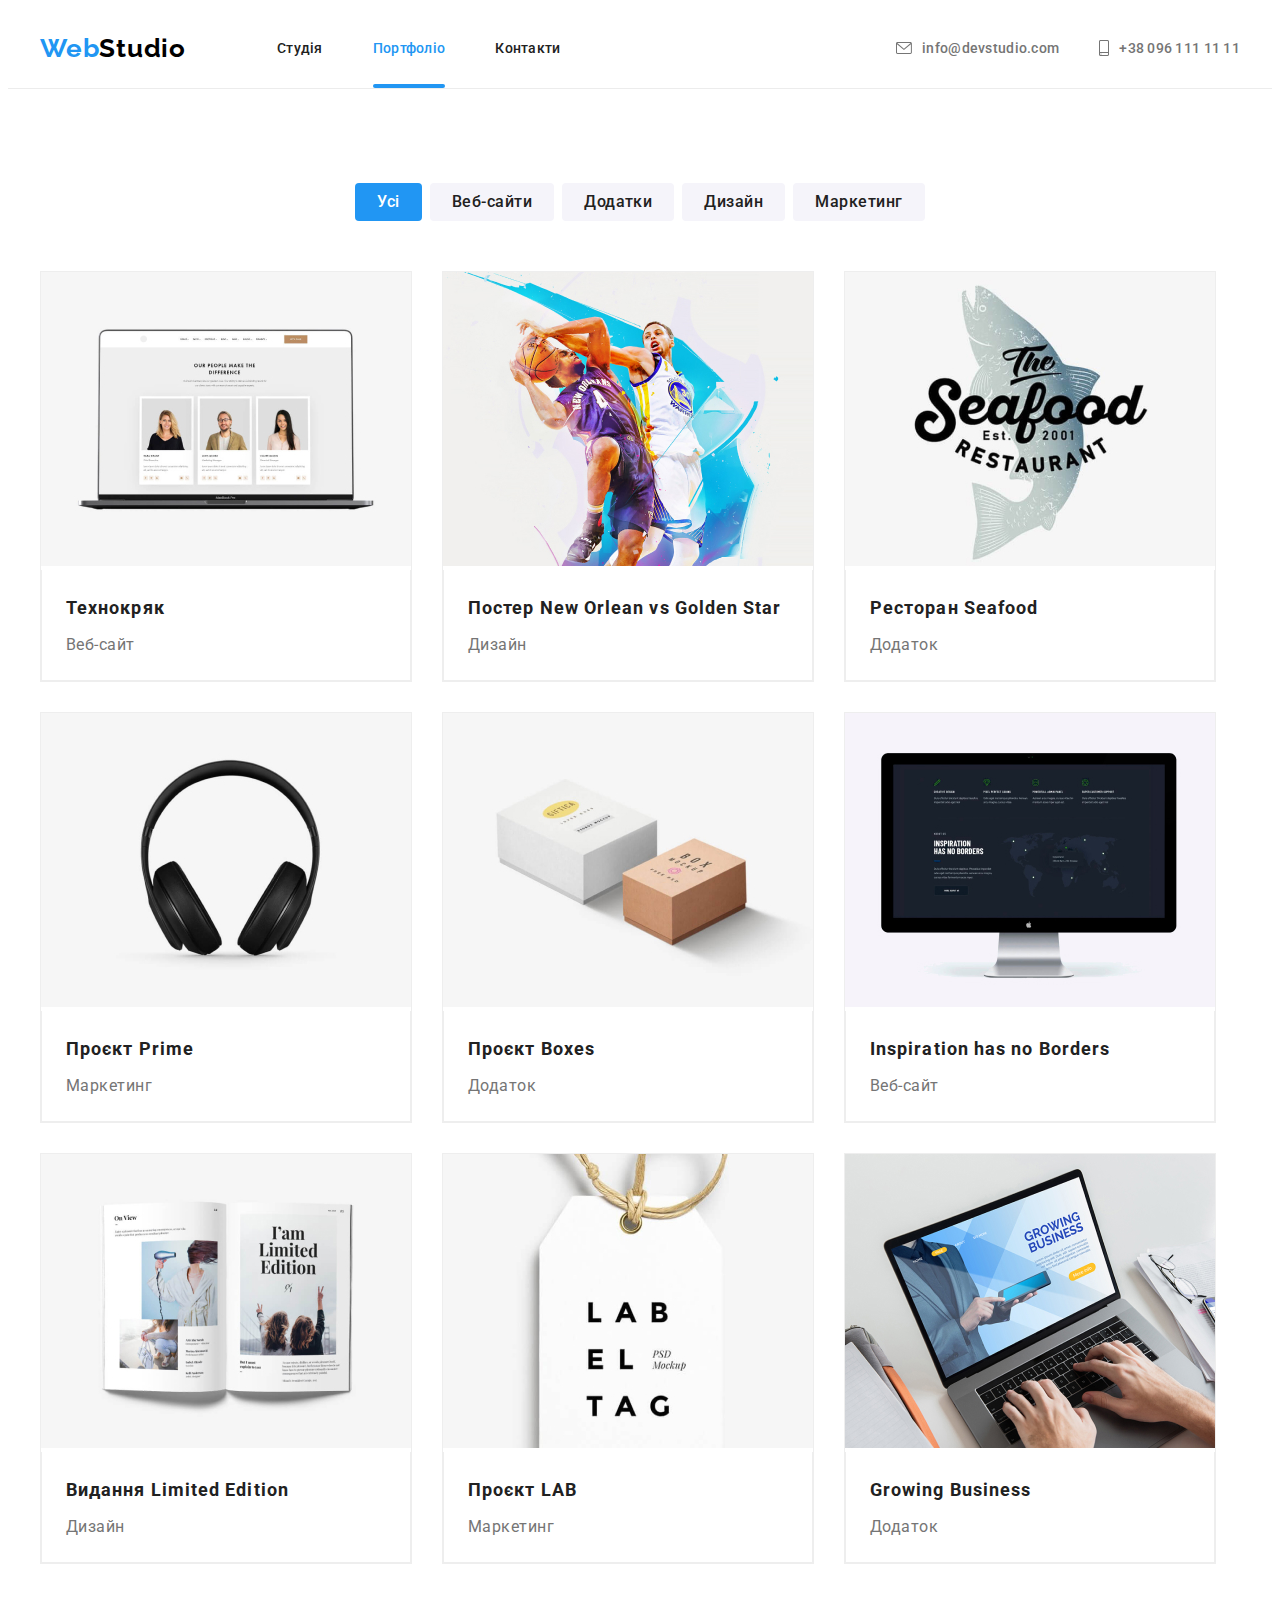
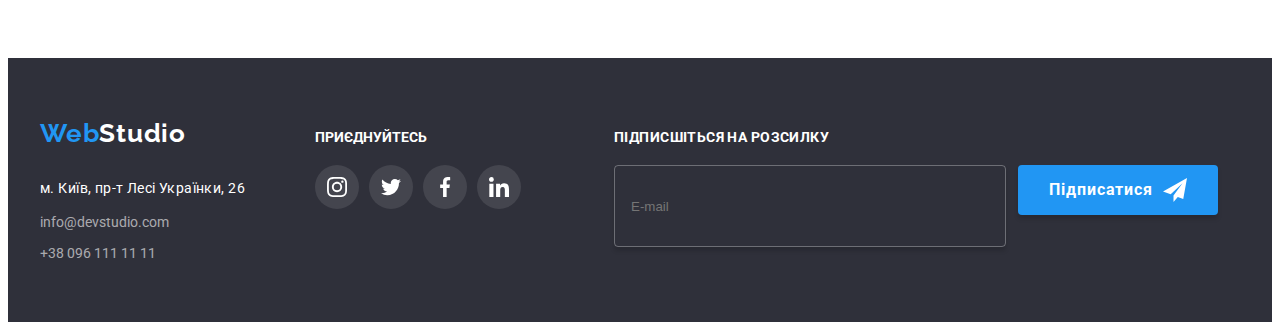
==== commit d91b8953: "main" ====
--- a/portfolio.html
+++ b/portfolio.html
@@ -23,7 +23,7 @@
       crossorigin="anonymous"
       referrerpolicy="no-referrer"
     />
-    <link rel="stylesheet" href="./css/style.css" />
+    <link rel="stylesheet" href="./css/main.min.css" />
     <title>Portfolio</title>
   </head>
   <body class="body">
@@ -90,222 +90,226 @@
             <li class="filter__item">
               <button class="filter-button" type="button">Маркетинг</button>
             </li>
-            <!-- projects -->
           </ul>
+          <!-- projects -->
           <ul class="project-list">
-            <li class="project">
-              <a class="link-project" href="">
-                <div class="product-img">
-                  <img
-                    class="poject-pick"
-                    src="./imagesPartfolio/img1.jpg"
+            <li class="project-list__item">
+              <a class="project" href="">
+                <div class="product-img">
+                  <img
+                    class="poject-pick"
+                    src="./images/imagesPartfolio/img1.jpg"
                     alt="Технокряк"
                     width="370"
                   />
-                  <div class="overlay-box">
-                    <p class="project-text">
-                      Ресурс пропонує комплексні пропозиції з різним рівнем
-                      функціоналу та сервісів. Все це дозволить відвідувачу
-                      отримати вичерпні відомості про компанію чи приватну
-                      особу.
-                    </p>
-                  </div>
-                </div>
-                <div class="name-box">
-                  <h2 class="project-name">Технокряк</h2>
-                  <p class="project-title">Веб-сайт</p>
-                </div>
-              </a>
-            </li>
-            <li class="project">
-              <a class="link-project" href="">
-                <div class="product-img">
-                  <img
-                    class="poject-pick"
-                    src="./imagesPartfolio/img2.jpg"
+                  <div class="overlay">
+                    <p class="overlay__info">
+                      Ресурс пропонує комплексні пропозиції з різним рівнем
+                      функціоналу та сервісів. Все це дозволить відвідувачу
+                      отримати вичерпні відомості про компанію чи приватну
+                      особу.
+                    </p>
+                  </div>
+                </div>
+                <div class="project-name">
+                  <h2 class="project-name__title">Технокряк</h2>
+                  <p class="project-name__category">Веб-сайт</p>
+                </div>
+              </a>
+            </li>
+            <li class="project-list__item">
+              <a class="project" href="">
+                <div class="product-img">
+                  <img
+                    class="poject-pick"
+                    src="./images/imagesPartfolio/img2.jpg"
                     alt="Постер New Orlean vs Golden Star"
                     width="370"
                   />
-                  <div class="overlay-box">
-                    <p class="project-text">
-                      Ресурс пропонує комплексні пропозиції з різним рівнем
-                      функціоналу та сервісів. Все це дозволить відвідувачу
-                      отримати вичерпні відомості про компанію чи приватну
-                      особу.
-                    </p>
-                  </div>
-                </div>
-                <div class="name-box">
-                  <h2 class="project-name">Постер New Orlean vs Golden Star</h2>
-                  <p class="project-title">Дизайн</p>
-                </div>
-              </a>
-            </li>
-            <li class="project">
-              <a class="link-project" href="">
-                <div class="product-img">
-                  <img
-                    class="poject-pick"
-                    src="./imagesPartfolio/img3.jpg"
+                  <div class="overlay">
+                    <p class="overlay__info">
+                      Ресурс пропонує комплексні пропозиції з різним рівнем
+                      функціоналу та сервісів. Все це дозволить відвідувачу
+                      отримати вичерпні відомості про компанію чи приватну
+                      особу.
+                    </p>
+                  </div>
+                </div>
+                <div class="project-name">
+                  <h2 class="project-name__title">
+                    Постер New Orlean vs Golden Star
+                  </h2>
+                  <p class="project-name__category">Дизайн</p>
+                </div>
+              </a>
+            </li>
+            <li class="project-list__item">
+              <a class="project" href="">
+                <div class="product-img">
+                  <img
+                    class="poject-pick"
+                    src="./images/imagesPartfolio/img3.jpg"
                     alt="Ресторан Seafood"
                     width="370"
                   />
-                  <div class="overlay-box">
-                    <p class="project-text">
-                      Ресурс пропонує комплексні пропозиції з різним рівнем
-                      функціоналу та сервісів. Все це дозволить відвідувачу
-                      отримати вичерпні відомості про компанію чи приватну
-                      особу.
-                    </p>
-                  </div>
-                </div>
-                <div class="name-box">
-                  <h2 class="project-name">Ресторан Seafood</h2>
-                  <p class="project-title">Додаток</p>
-                </div>
-              </a>
-            </li>
-            <li class="project">
-              <a class="link-project" href="">
-                <div class="product-img">
-                  <img
-                    class="poject-pick"
-                    src="./imagesPartfolio/img4.jpg"
+                  <div class="overlay">
+                    <p class="overlay__info">
+                      Ресурс пропонує комплексні пропозиції з різним рівнем
+                      функціоналу та сервісів. Все це дозволить відвідувачу
+                      отримати вичерпні відомості про компанію чи приватну
+                      особу.
+                    </p>
+                  </div>
+                </div>
+                <div class="project-name">
+                  <h2 class="project-name__title">Ресторан Seafood</h2>
+                  <p class="project-name__category">Додаток</p>
+                </div>
+              </a>
+            </li>
+            <li class="project-list__item">
+              <a class="project" href="">
+                <div class="product-img">
+                  <img
+                    class="poject-pick"
+                    src="./images/imagesPartfolio/img4.jpg"
                     alt="Проєкт Prime"
                     width="370"
                   />
-                  <div class="overlay-box">
-                    <p class="project-text">
-                      Ресурс пропонує комплексні пропозиції з різним рівнем
-                      функціоналу та сервісів. Все це дозволить відвідувачу
-                      отримати вичерпні відомості про компанію чи приватну
-                      особу.
-                    </p>
-                  </div>
-                </div>
-                <div class="name-box">
-                  <h2 class="project-name">Проєкт Prime</h2>
-                  <p class="project-title">Маркетинг</p>
-                </div>
-              </a>
-            </li>
-            <li class="project">
-              <a class="link-project" href="">
-                <div class="product-img">
-                  <img
-                    class="poject-pick"
-                    src="./imagesPartfolio/img5.jpg"
+                  <div class="overlay">
+                    <p class="overlay__info">
+                      Ресурс пропонує комплексні пропозиції з різним рівнем
+                      функціоналу та сервісів. Все це дозволить відвідувачу
+                      отримати вичерпні відомості про компанію чи приватну
+                      особу.
+                    </p>
+                  </div>
+                </div>
+                <div class="project-name">
+                  <h2 class="project-name__title">Проєкт Prime</h2>
+                  <p class="project-name__category">Маркетинг</p>
+                </div>
+              </a>
+            </li>
+            <li class="project-list__item">
+              <a class="project" href="">
+                <div class="product-img">
+                  <img
+                    class="poject-pick"
+                    src="./images/imagesPartfolio/img5.jpg"
                     alt="Проєкт Boxes"
                     width="370"
                   />
-                  <div class="overlay-box">
-                    <p class="project-text">
-                      Ресурс пропонує комплексні пропозиції з різним рівнем
-                      функціоналу та сервісів. Все це дозволить відвідувачу
-                      отримати вичерпні відомості про компанію чи приватну
-                      особу.
-                    </p>
-                  </div>
-                </div>
-                <div class="name-box">
-                  <h2 class="project-name">Проєкт Boxes</h2>
-                  <p class="project-title">Додаток</p>
-                </div>
-              </a>
-            </li>
-            <li class="project" class="work">
-              <a class="link-project" href="">
-                <div class="product-img">
-                  <img
-                    class="poject-pick"
-                    src="./imagesPartfolio/img6.jpg"
+                  <div class="overlay">
+                    <p class="overlay__info">
+                      Ресурс пропонує комплексні пропозиції з різним рівнем
+                      функціоналу та сервісів. Все це дозволить відвідувачу
+                      отримати вичерпні відомості про компанію чи приватну
+                      особу.
+                    </p>
+                  </div>
+                </div>
+                <div class="project-name">
+                  <h2 class="project-name__title">Проєкт Boxes</h2>
+                  <p class="project-name__category">Додаток</p>
+                </div>
+              </a>
+            </li>
+            <li class="project-list__item">
+              <a class="project" href="">
+                <div class="product-img">
+                  <img
+                    class="poject-pick"
+                    src="./images/imagesPartfolio/img6.jpg"
                     alt="Inspiration has no Borders"
                     width="370"
                   />
-                  <div class="overlay-box">
-                    <p class="project-text">
-                      Ресурс пропонує комплексні пропозиції з різним рівнем
-                      функціоналу та сервісів. Все це дозволить відвідувачу
-                      отримати вичерпні відомості про компанію чи приватну
-                      особу.
-                    </p>
-                  </div>
-                </div>
-                <div class="name-box">
-                  <h2 class="project-name">Inspiration has no Borders</h2>
-                  <p class="project-title">Веб-сайт</p>
-                </div>
-              </a>
-            </li>
-            <li class="project">
-              <a class="link-project" href="">
-                <div class="product-img">
-                  <img
-                    class="poject-pick"
-                    src="./imagesPartfolio/img7.jpg"
+                  <div class="overlay">
+                    <p class="overlay__info">
+                      Ресурс пропонує комплексні пропозиції з різним рівнем
+                      функціоналу та сервісів. Все це дозволить відвідувачу
+                      отримати вичерпні відомості про компанію чи приватну
+                      особу.
+                    </p>
+                  </div>
+                </div>
+                <div class="project-name">
+                  <h2 class="project-name__title">
+                    Inspiration has no Borders
+                  </h2>
+                  <p class="project-name__category">Веб-сайт</p>
+                </div>
+              </a>
+            </li>
+            <li class="project-list__item">
+              <a class="project" href="">
+                <div class="product-img">
+                  <img
+                    class="poject-pick"
+                    src="./images/imagesPartfolio/img7.jpg"
                     alt="Видання Limited Edition"
                     width="370"
                   />
-                  <div class="overlay-box">
-                    <p class="project-text">
-                      Ресурс пропонує комплексні пропозиції з різним рівнем
-                      функціоналу та сервісів. Все це дозволить відвідувачу
-                      отримати вичерпні відомості про компанію чи приватну
-                      особу.
-                    </p>
-                  </div>
-                </div>
-                <div class="name-box">
-                  <h2 class="project-name">Видання Limited Edition</h2>
-                  <p class="project-title">Дизайн</p>
-                </div>
-              </a>
-            </li>
-            <li class="project">
-              <a class="link-project" href="">
-                <div class="product-img">
-                  <img
-                    class="poject-pick"
-                    src="./imagesPartfolio/img8.jpg"
+                  <div class="overlay">
+                    <p class="overlay__info">
+                      Ресурс пропонує комплексні пропозиції з різним рівнем
+                      функціоналу та сервісів. Все це дозволить відвідувачу
+                      отримати вичерпні відомості про компанію чи приватну
+                      особу.
+                    </p>
+                  </div>
+                </div>
+                <div class="project-name">
+                  <h2 class="project-name__title">Видання Limited Edition</h2>
+                  <p class="project-name__category">Дизайн</p>
+                </div>
+              </a>
+            </li>
+            <li class="project-list__item">
+              <a class="project" href="">
+                <div class="product-img">
+                  <img
+                    class="poject-pick"
+                    src="./images/imagesPartfolio/img8.jpg"
                     alt="Проєкт LAB"
                     width="370"
                   />
-                  <div class="overlay-box">
-                    <p class="project-text">
-                      Ресурс пропонує комплексні пропозиції з різним рівнем
-                      функціоналу та сервісів. Все це дозволить відвідувачу
-                      отримати вичерпні відомості про компанію чи приватну
-                      особу.
-                    </p>
-                  </div>
-                </div>
-                <div class="name-box">
-                  <h2 class="project-name">Проєкт LAB</h2>
-                  <p class="project-title">Маркетинг</p>
-                </div>
-              </a>
-            </li>
-            <li class="project">
-              <a class="link-project" href="">
-                <div class="product-img">
-                  <img
-                    class="poject-pick"
-                    src="./imagesPartfolio/img9.jpg"
+                  <div class="overlay">
+                    <p class="overlay__info">
+                      Ресурс пропонує комплексні пропозиції з різним рівнем
+                      функціоналу та сервісів. Все це дозволить відвідувачу
+                      отримати вичерпні відомості про компанію чи приватну
+                      особу.
+                    </p>
+                  </div>
+                </div>
+                <div class="project-name">
+                  <h2 class="project-name__title">Проєкт LAB</h2>
+                  <p class="project-name__category">Маркетинг</p>
+                </div>
+              </a>
+            </li>
+            <li class="project-list__item">
+              <a class="project" href="">
+                <div class="product-img">
+                  <img
+                    class="poject-pick"
+                    src="./images/imagesPartfolio/img9.jpg"
                     alt="Growing Business"
                     width="370"
                   />
-                  <div class="overlay-box">
-                    <p class="project-text">
-                      Ресурс пропонує комплексні пропозиції з різним рівнем
-                      функціоналу та сервісів. Все це дозволить відвідувачу
-                      отримати вичерпні відомості про компанію чи приватну
-                      особу.
-                    </p>
-                  </div>
-                </div>
-                <div class="name-box">
-                  <h2 class="project-name">Growing Business</h2>
-                  <p class="project-title">Додаток</p>
+                  <div class="overlay">
+                    <p class="overlay__info">
+                      Ресурс пропонує комплексні пропозиції з різним рівнем
+                      функціоналу та сервісів. Все це дозволить відвідувачу
+                      отримати вичерпні відомості про компанію чи приватну
+                      особу.
+                    </p>
+                  </div>
+                </div>
+                <div class="project-name">
+                  <h2 class="project-name__title">Growing Business</h2>
+                  <p class="project-name__category">Додаток</p>
                 </div>
               </a>
             </li>
--- a/css/main.min.css
+++ b/css/main.min.css
@@ -0,0 +1 @@
+textarea{resize:none}::before,::after{-webkit-box-sizing:border-box;box-sizing:border-box}.body{font-family:Roboto,sans-serif;color:#212121;background:#fff}.header{border-bottom:1px solid #ececec}.conteiner{width:1200px;margin-right:auto;margin-left:auto;padding-right:15px;padding-left:15px}.head-conteiner{display:-webkit-box;display:-ms-flexbox;display:flex;-webkit-box-pack:justify;-ms-flex-pack:justify;justify-content:space-between;-webkit-box-align:center;-ms-flex-align:center;align-items:center}.footer{background:#2f303a;padding-top:60px;padding-bottom:60px}.head-conteiner{display:-webkit-box;display:-ms-flexbox;display:flex;-webkit-box-pack:justify;-ms-flex-pack:justify;justify-content:space-between;-webkit-box-align:center;-ms-flex-align:center;align-items:center}.logo{color:#2196f3;font-family:Raleway,sans-serif;font-size:26px;font-weight:700;letter-spacing:.78px;text-decoration:none}.studio{color:#000;font-family:Raleway,sans-serif;font-size:26px;font-weight:700;line-height:normal;letter-spacing:.78px}.navigation{display:-webkit-box;display:-ms-flexbox;display:flex;-webkit-box-align:center;-ms-flex-align:center;align-items:center}.navigation-list{list-style:none;display:-webkit-box;display:-ms-flexbox;display:flex;margin:0;margin-left:91px;padding-left:0}.navigation-list__item{position:relative}.navigation-list .navigation-list__item+.navigation-list__item{margin-left:50px}.navigation-link{color:#212121;font-family:Roboto,sans-serif;font-size:14px;font-weight:500;line-height:normal;letter-spacing:.28px;text-decoration:none;display:block;padding-bottom:32px;padding-top:32px;-webkit-transition:color 250ms cubic-bezier(0.4, 0, 0.2, 1);transition:color 250ms cubic-bezier(0.4, 0, 0.2, 1)}.navigation-link:hover,.navigation-link:focus{color:#2196f3;font-family:Roboto,sans-serif;font-size:14px;font-style:normal;font-weight:500;line-height:normal;letter-spacing:.28px}.navigation-link.current::after{content:"";display:block;width:100%;height:4px;position:absolute;left:0;bottom:0;background-color:#2196f3;border-radius:4px}.navigation-list .navigation-link.current{color:#2196f3}.contacts-header{list-style:none;display:-webkit-box;display:-ms-flexbox;display:flex;margin:0;padding-left:0}.contacts-header .contacts-header__item+.contacts-header__item{margin-left:40px}.header-link{color:#757575;font-family:Roboto,sans-serif;font-size:14px;font-style:normal;font-weight:500;line-height:normal;letter-spacing:.28px;text-decoration:none;padding-bottom:32px;padding-top:32px;display:-webkit-box;display:-ms-flexbox;display:flex;-webkit-box-pack:center;-ms-flex-pack:center;justify-content:center;-webkit-box-align:center;-ms-flex-align:center;align-items:center;-webkit-transition:color 250ms cubic-bezier(0.4, 0, 0.2, 1);transition:color 250ms cubic-bezier(0.4, 0, 0.2, 1)}.header-link:hover,.header-link:focus{fill:#2196f3;color:#2196f3;font-family:Roboto,sans-serif;font-size:14px;font-style:normal;font-weight:500;line-height:normal;letter-spacing:.28px}.header-link__icon{fill:currentColor;margin-right:10px}.mail{width:16px;height:12px}.phone{width:10px;height:16px}.hero{max-width:1600px;background:#2f303a;padding-top:200px;padding-bottom:200px;background-image:-webkit-gradient(linear, left top, right top, from(rgba(47, 48, 58, 0.4)), to(rgba(47, 48, 58, 0.4))),url(../images/Img.png);background-image:linear-gradient(to right, rgba(47, 48, 58, 0.4), rgba(47, 48, 58, 0.4)),url(../images/Img.png);margin-right:auto;margin-left:auto;background-size:cover;background-repeat:no-repeat;background-position:center}.hero-title{color:#fff;text-align:center;font-family:Roboto,sans-serif;font-size:44px;font-style:normal;font-weight:900;line-height:60px;letter-spacing:2.64px;text-transform:uppercase;display:block;padding:0;margin-top:0;margin-bottom:30px;margin-left:auto;margin-right:auto;width:696px}.hero-button{border:none;border-radius:4px;background:#2196f3;-webkit-box-shadow:0px 4px 4px 0px rgba(0,0,0,.15);box-shadow:0px 4px 4px 0px rgba(0,0,0,.15);height:50px;display:block;margin-left:auto;margin-right:auto;color:#fff;text-align:center;font-family:Roboto,sans-serif;font-size:16px;font-style:normal;font-weight:700;line-height:30px;letter-spacing:.96px;cursor:pointer;padding:10px 32px 10px 32px}.advantages-section{padding-top:94px}.hide-title{position:absolute;width:1px;height:1px;margin:-1px;border:0;padding:0;white-space:nowrap;-webkit-clip-path:inset(100%);clip-path:inset(100%);clip:rect(0 0 0 0);overflow:hidden}.advantages .advantages__item+.advantages__item{margin-left:30px}.advantages{list-style:none;display:-webkit-box;display:-ms-flexbox;display:flex;padding:0;margin:0}.advantages__item{display:block;margin:0;padding-right:0;padding-left:0;background-size:auto;background-repeat:no-repeat}.advantages__block{background-color:#f5f4fa;border-radius:4px;width:270px;height:120px;margin-bottom:30px;display:-webkit-box;display:-ms-flexbox;display:flex;-webkit-box-pack:center;-ms-flex-pack:center;justify-content:center;-webkit-box-align:center;-ms-flex-align:center;align-items:center}.advantages__icon{width:70px;height:70px}.advantages__title{color:#212121;font-family:Roboto,sans-serif;font-size:14px;font-style:normal;font-weight:700;letter-spacing:.42px;text-transform:uppercase;width:270px;height:16px;margin-top:0;margin-bottom:10px}.advantages__info{color:#757575;font-family:Roboto,sans-serif;font-size:14px;font-style:normal;font-weight:400;line-height:24px;letter-spacing:.42px;width:270px;margin-top:0;margin-bottom:0}.work-section{padding-top:94px;padding-bottom:94px}.work-title{color:#212121;text-align:center;font-family:Roboto,sans-serif;font-size:36px;font-style:normal;font-weight:700;line-height:normal;letter-spacing:1.08px;margin-top:0;margin-bottom:50px}.work{list-style:none;display:-webkit-box;display:-ms-flexbox;display:flex;margin:0;padding:0}.work__picture{position:relative}.work .work__item+.work__item{margin-left:30px}.picture{display:block}.work-overlay{content:"";position:absolute;width:100%;height:70px;left:0;bottom:0;background:rgba(47,48,58,.8)}.work-overlay__info{color:#fff;font-family:Roboto,sans-serif;font-weight:700;font-size:14px;letter-spacing:.03em;text-transform:uppercase;position:absolute;top:50%;left:50%;-webkit-transform:translate(-50%, -50%);transform:translate(-50%, -50%);margin:0}.team-section{background:#f5f4fa;padding-top:94px;padding-bottom:94px}.team-title{color:#212121;text-align:center;font-family:Roboto,sans-serif;font-size:36px;font-style:normal;font-weight:700;line-height:normal;letter-spacing:1.08px;margin-top:0;margin-bottom:0}.team{list-style:none;display:-webkit-box;display:-ms-flexbox;display:flex;-webkit-box-pack:justify;-ms-flex-pack:justify;justify-content:space-between;margin-top:50px;margin-bottom:0;padding:0}.team .team__human+.team__human{margin-left:30px}.human-picture{display:block}.human-info{padding-top:30px;padding-bottom:30px;background:#fff;-webkit-box-shadow:0 2px 1px 0 rgba(0,0,0,.2),0 1px 1px 0 rgba(0,0,0,.14),0 1px 3px 0 rgba(0,0,0,.12);box-shadow:0 2px 1px 0 rgba(0,0,0,.2),0 1px 1px 0 rgba(0,0,0,.14),0 1px 3px 0 rgba(0,0,0,.12)}.human-info__name{color:#212121;font-family:Roboto,sans-serif;text-align:center;font-size:16px;font-style:normal;font-weight:500;line-height:normal;letter-spacing:.48px;margin:0}.human-info__proffetion{color:#757575;font-family:Roboto,sans-serif;text-align:center;font-size:16px;font-style:normal;font-weight:400;line-height:normal;letter-spacing:.48px;margin-top:10px;margin-bottom:16px}.profiles{list-style:none;display:-webkit-box;display:-ms-flexbox;display:flex;margin:0;padding:0;-webkit-box-pack:center;-ms-flex-pack:center;justify-content:center}.profiles__item{display:-webkit-box;display:-ms-flexbox;display:flex;-webkit-box-pack:center;-ms-flex-pack:center;justify-content:center;-webkit-box-align:center;-ms-flex-align:center;align-items:center;width:44px;height:44px}.profiles .profiles__item+.profiles__item{margin-left:10px}.profile-link{display:-webkit-box;display:-ms-flexbox;display:flex;-webkit-box-pack:center;-ms-flex-pack:center;justify-content:center;-webkit-box-align:center;-ms-flex-align:center;align-items:center;fill:#afb1b8;width:44px;height:44px;border-radius:50%;-webkit-transition:background-color 250ms cubic-bezier(0.4, 0, 0.2, 1);transition:background-color 250ms cubic-bezier(0.4, 0, 0.2, 1)}.profile-link__icon{fill:#afb1b8;width:20px;height:20px;-webkit-transition:fill 250ms cubic-bezier(0.4, 0, 0.2, 1);transition:fill 250ms cubic-bezier(0.4, 0, 0.2, 1)}.profile-link:hover,.profile-link:focus{background-color:#2196f3}.profile-link:hover .profile-link__icon,.profile-link:focus .profile-link__icon{fill:#fff}.clients-section{padding-bottom:93px;padding-top:93px}.clients-section__title{font-family:Roboto,sans-serif;font-weight:700;font-size:36px;text-align:center;color:#212121;margin-top:0px;margin-bottom:0px}.clients-logo{list-style:none;display:-webkit-box;display:-ms-flexbox;display:flex;margin-top:50px;margin-bottom:0;padding:0}.clients-logo__item{width:170px;height:92px}.clients-link{display:-webkit-box;display:-ms-flexbox;display:flex;-webkit-box-pack:center;-ms-flex-pack:center;justify-content:center;-webkit-box-align:center;-ms-flex-align:center;align-items:center;width:170px;height:92px;border:1px solid #afb1b8;border-radius:4px;outline:none;-webkit-transition:border-color 250ms cubic-bezier(0.4, 0, 0.2, 1);transition:border-color 250ms cubic-bezier(0.4, 0, 0.2, 1)}.clients-link__logo{width:106px;height:60px;fill:#afb1b8;-webkit-transition:fill 250ms cubic-bezier(0.4, 0, 0.2, 1);transition:fill 250ms cubic-bezier(0.4, 0, 0.2, 1)}.clients-link:hover,.clients-link:focus{border-color:#2196f3}.clients-link:hover .clients-link__logo,.clients-link:focus .clients-link__logo{fill:#2196f3}.clients-logo .clients-logo__item+.clients-logo__item{margin-left:30px}.footer-box{display:-webkit-box;display:-ms-flexbox;display:flex;-webkit-box-align:baseline;-ms-flex-align:baseline;align-items:baseline}.studio-footer{color:#fff;font-family:Raleway,sans-serif;font-size:26px;font-weight:700;letter-spacing:.78px}.address{font-style:normal;margin-top:28px}.address__info{color:#fff;font-family:Roboto,sans-serif;font-size:14px;line-height:24px;letter-spacing:.42px;margin-bottom:0;margin-top:0}.address-list{list-style:none;padding-left:0;margin-top:12px;margin-bottom:0}.address-list .address-list__item+.address-list__item{margin-top:12px}.contacts-footer{color:rgba(255,255,255,.6);font-family:Roboto,sans-serif;font-size:14px;text-decoration:none;-webkit-transition:color 250ms cubic-bezier(0.4, 0, 0.2, 1);transition:color 250ms cubic-bezier(0.4, 0, 0.2, 1)}.contacts-footer:focus,.contacts-footer:hover{color:#2196f3;font-family:Roboto,sans-serif;font-size:14px}.official-pages{margin-left:70px}.official-pages__title{color:#fff;font-family:Roboto,sans-serif;font-weight:700;font-size:14px;margin-bottom:20px;margin-top:0}.page-list{list-style:none;display:-webkit-box;display:-ms-flexbox;display:flex;padding:0;margin:0}.page-list__item{background-color:rgba(255,255,255,.1);border-radius:50%;width:44px;height:44px}.page-list .page-list__item+.page-list__item{margin-left:10px}.pages-link{display:-webkit-box;display:-ms-flexbox;display:flex;-webkit-box-pack:center;-ms-flex-pack:center;justify-content:center;-webkit-box-align:center;-ms-flex-align:center;align-items:center;width:44px;height:44px;border-radius:50%;-webkit-transition:background-color 250ms cubic-bezier(0.4, 0, 0.2, 1);transition:background-color 250ms cubic-bezier(0.4, 0, 0.2, 1)}.pages-link:hover,.pages-link:focus{background-color:#2196f3}.pages-link__icon{fill:#fff;width:20px;height:20px;display:block}.footer-form-area{display:-webkit-box;display:-ms-flexbox;display:flex;padding:0;margin:0;margin-left:93px}.footer-form-title{color:#fff;font-family:Roboto,sans-serif;font-weight:700;font-size:14px;letter-spacing:.03em;margin:0;margin-bottom:20px}.button-input-foot{display:-webkit-box;display:-ms-flexbox;display:flex}.footer-input{border:1px solid rgba(255,255,255,.3);border-radius:4px;width:358px;height:50px;padding:15px 16px;margin:0;-webkit-box-shadow:0 4px 4px 0 rgba(0,0,0,.15);box-shadow:0 4px 4px 0 rgba(0,0,0,.15);background:rgba(33,150,243,0)}.footer-button{margin:0;padding:0}.footer-button__form{display:-webkit-box;display:-ms-flexbox;display:flex;-webkit-box-pack:center;-ms-flex-pack:center;justify-content:center;-webkit-box-align:center;-ms-flex-align:center;align-items:center;gap:10px;border:none;border-radius:4px;width:200px;height:50px;padding:0;margin-left:12px;-webkit-box-shadow:0 4px 4px 0 rgba(0,0,0,.15);box-shadow:0 4px 4px 0 rgba(0,0,0,.15);background:#2196f3;cursor:pointer;font-family:Roboto,sans-serif;font-weight:700;font-size:16px;line-height:187%;letter-spacing:.06em;color:#fff;text-align:center}.footer-button__icon{display:block;fill:#fff;width:24px;height:24px}.backdrop{background-color:rgba(47,48,58,.4);width:100%;height:100%;position:fixed;top:0;left:0;opacity:1;-webkit-transition:opacity 250ms cubic-bezier(0.4, 0, 0.2, 1),visibility 250ms cubic-bezier(0.4, 0, 0.2, 1);transition:opacity 250ms cubic-bezier(0.4, 0, 0.2, 1),visibility 250ms cubic-bezier(0.4, 0, 0.2, 1)}.backdrop.is-hidden{visibility:hidden;opacity:0;pointer-events:none}.modal{background-color:#fff;width:528px;border-radius:4px;padding:40px;position:absolute;top:50%;left:50%;-webkit-transform:translate(-50%, -50%) scale(1);transform:translate(-50%, -50%) scale(1);-webkit-transition:-webkit-transform 250ms cubic-bezier(0.4, 0, 0.2, 1);transition:-webkit-transform 250ms cubic-bezier(0.4, 0, 0.2, 1);transition:transform 250ms cubic-bezier(0.4, 0, 0.2, 1);transition:transform 250ms cubic-bezier(0.4, 0, 0.2, 1), -webkit-transform 250ms cubic-bezier(0.4, 0, 0.2, 1)}.modal-title{margin:0;padding:0;color:#212121;font-family:Roboto,sans-serif;font-weight:700;font-size:20px;letter-spacing:.03em;text-align:center}.backdrop.is-hidden .modal{-webkit-transform:translate(-50%, -50%) scale(0.7);transform:translate(-50%, -50%) scale(0.7)}.modal-close{display:-webkit-box;display:-ms-flexbox;display:flex;-webkit-box-pack:center;-ms-flex-pack:center;justify-content:center;-webkit-box-align:center;-ms-flex-align:center;align-items:center;cursor:pointer;background-color:#fff;position:absolute;top:0;right:0;height:30px;width:30px;border-radius:50%;border:1px solid rgba(0,0,0,.1);outline:none;margin-right:8px;margin-top:8px}.modal-close__icon{fill:#212121;display:block;width:18px;height:18px;-webkit-transition:fill 250ms cubic-bezier(0.4, 0, 0.2, 1);transition:fill 250ms cubic-bezier(0.4, 0, 0.2, 1)}.modal-close:hover,.modal-close:focus{border-color:#2196f3}.modal-close:hover .modal-close__icon,.modal-close:focus .modal-close__icon{fill:#2196f3}.form{margin-top:12px;margin-bottom:30px}.form .form-box+.form-box{margin-top:10px}.label{display:block;margin-bottom:4px;color:#757575;font-family:Roboto,sans-serif;font-weight:400;font-size:12px;letter-spacing:.01em}.input-box{padding:0;margin:0;position:relative}.input-box__input{display:block;margin-bottom:10px;border:1px solid rgba(33,33,33,.2);border-radius:4px;width:448px;height:40px;padding-left:42px}.input-box__input:focus{outline:1px solid #2196f3}.input-box__icon{width:18px;height:18px;position:absolute;top:50%;left:12px;-webkit-transform:translateY(-50%);transform:translateY(-50%);fill:#212121}.input-box__icon:focus .input-box__input{border-color:#2196f3}.input-box__input:focus~.input-box__icon{fill:#2196f3}.comment{border:1px solid rgba(33,33,33,.2);border-radius:4px;width:448px;height:120px;padding:12px 16px}.comment:focus{outline:1px solid #2196f3}.checkbox-modal{display:-webkit-box;display:-ms-flexbox;display:flex;margin-bottom:20px;margin-top:0;-webkit-box-pack:center;-ms-flex-pack:center;justify-content:center;-webkit-box-align:center;-ms-flex-align:center;align-items:center}.checkbox-label{display:-webkit-box;display:-ms-flexbox;display:flex;color:#757575;font-family:Roboto,sans-serif;font-weight:400;font-size:14px;margin-left:7px}.checkbox{-webkit-appearance:none;-moz-appearance:none;appearance:none}.checkbox:focus+.checkbox-icon{border-color:#2196f3}.checkbox:checked+.checkbox-icon{border-color:#2196f3;background-color:#2196f3}.checkbox-icon{display:-webkit-box;display:-ms-flexbox;display:flex;-webkit-box-pack:center;-ms-flex-pack:center;justify-content:center;-webkit-box-align:center;-ms-flex-align:center;align-items:center;margin-right:7px;width:15px;height:15px;border:1px solid #757575;border-radius:4px}.checkbox-icon__check{width:15px;height:15px}.checkbox-link{-webkit-text-decoration-skip-ink:none;text-decoration-skip-ink:none;color:#2196f3}.button-modal{display:block;margin-left:auto;margin-right:auto;margin-top:0;margin-bottom:0;padding:0;width:200px;height:50px;background-color:#2196f3;border:none;cursor:pointer;border-radius:4px;-webkit-box-shadow:0 4px 4px 0 rgba(0,0,0,.15);box-shadow:0 4px 4px 0 rgba(0,0,0,.15);color:#fff;font-family:Roboto,sans-serif;font-weight:700;font-size:16px;line-height:187%;letter-spacing:.06em;text-align:center}.section-portfolio{background:#fff;padding-bottom:94px;padding-top:94px}.filter{display:-webkit-box;display:-ms-flexbox;display:flex;list-style:none;-webkit-box-pack:center;-ms-flex-pack:center;justify-content:center;padding-left:0;margin:0}.filter .filter__item+.filter__item{margin-left:8px}.filter .filter-button.current{color:#fff;background-color:#2196f3}.filter-button{color:#212121;background-color:#f5f4fa;font-family:Roboto,sans-serif;font-size:16px;font-style:normal;font-weight:500;line-height:26px;letter-spacing:.48px;cursor:pointer;border-radius:4px;padding:6px 22px 6px 22px;border:none;-webkit-transition:background-color 250ms cubic-bezier(0.4, 0, 0.2, 1),color 250ms cubic-bezier(0.4, 0, 0.2, 1),-webkit-box-shadow 250ms cubic-bezier(0.4, 0, 0.2, 1);transition:background-color 250ms cubic-bezier(0.4, 0, 0.2, 1),color 250ms cubic-bezier(0.4, 0, 0.2, 1),-webkit-box-shadow 250ms cubic-bezier(0.4, 0, 0.2, 1);transition:background-color 250ms cubic-bezier(0.4, 0, 0.2, 1),color 250ms cubic-bezier(0.4, 0, 0.2, 1),box-shadow 250ms cubic-bezier(0.4, 0, 0.2, 1);transition:background-color 250ms cubic-bezier(0.4, 0, 0.2, 1),color 250ms cubic-bezier(0.4, 0, 0.2, 1),box-shadow 250ms cubic-bezier(0.4, 0, 0.2, 1),-webkit-box-shadow 250ms cubic-bezier(0.4, 0, 0.2, 1)}.filter-button:hover,.filter-button:focus{background-color:#2196f3;color:#fff;-webkit-box-shadow:0 2px 2px 0 rgba(0,0,0,.12),0 1px 2px 0 rgba(0,0,0,.08),0 3px 1px 0 rgba(0,0,0,.1);box-shadow:0 2px 2px 0 rgba(0,0,0,.12),0 1px 2px 0 rgba(0,0,0,.08),0 3px 1px 0 rgba(0,0,0,.1)}.project-list{list-style:none;display:-webkit-box;display:-ms-flexbox;display:flex;-ms-flex-wrap:wrap;flex-wrap:wrap;margin-top:50px;margin-bottom:0;padding:0}.project-list__item{width:370px;border:1px solid #eee;background:#fff;margin-right:30px;margin-bottom:30px}.project-list__item:nth-child(3n){margin-right:0}.project-list__item:nth-last-child(-n+3){margin-bottom:0px}.project{display:block;text-decoration:none;-webkit-transition:-webkit-box-shadow 250ms cubic-bezier(0.4, 0, 0.2, 1);transition:-webkit-box-shadow 250ms cubic-bezier(0.4, 0, 0.2, 1);transition:box-shadow 250ms cubic-bezier(0.4, 0, 0.2, 1);transition:box-shadow 250ms cubic-bezier(0.4, 0, 0.2, 1), -webkit-box-shadow 250ms cubic-bezier(0.4, 0, 0.2, 1)}.project:hover,.project:focus{-webkit-box-shadow:1px 4px 6px 0 rgba(0,0,0,.16),0 4px 4px 0 rgba(0,0,0,.06),0 1px 1px 0 rgba(0,0,0,.12);box-shadow:1px 4px 6px 0 rgba(0,0,0,.16),0 4px 4px 0 rgba(0,0,0,.06),0 1px 1px 0 rgba(0,0,0,.12)}.project-pick{display:block}.product-img{position:relative;overflow:hidden}.project-name{padding:20px 24px 20px 24px;margin:0;border-left:1px solid #eee;border-right:1px solid #eee;border-bottom:1px solid #eee}.project-name__title{color:#212121;font-family:Roboto,sans-serif;font-size:18px;font-weight:700;line-height:36px;letter-spacing:1.08px;padding:0;margin:0}.project-name__category{font-family:Roboto,sans-serif;color:#757575;font-size:16px;line-height:30px;letter-spacing:.48px;padding:0;margin-top:4px;margin-bottom:0}.overlay{position:absolute;left:0;bottom:0;width:100%;height:100%;background:rgba(33,150,243,.9);-webkit-transform:translateY(100%);transform:translateY(100%);-webkit-transition:opacity 250ms cubic-bezier(0.4, 0, 0.2, 1),-webkit-transform 250ms cubic-bezier(0.4, 0, 0.2, 1);transition:opacity 250ms cubic-bezier(0.4, 0, 0.2, 1),-webkit-transform 250ms cubic-bezier(0.4, 0, 0.2, 1);transition:transform 250ms cubic-bezier(0.4, 0, 0.2, 1),opacity 250ms cubic-bezier(0.4, 0, 0.2, 1);transition:transform 250ms cubic-bezier(0.4, 0, 0.2, 1),opacity 250ms cubic-bezier(0.4, 0, 0.2, 1),-webkit-transform 250ms cubic-bezier(0.4, 0, 0.2, 1);opacity:0;padding:63px 24px}.overlay__info{color:#fff;font-family:Roboto,sans-serif;font-weight:400;font-size:18px;line-height:28px;line-height:1.55556}.project:hover .overlay,.project:focus .overlay{-webkit-transform:translateY(0);transform:translateY(0);opacity:1}/*# sourceMappingURL=main.min.css.map */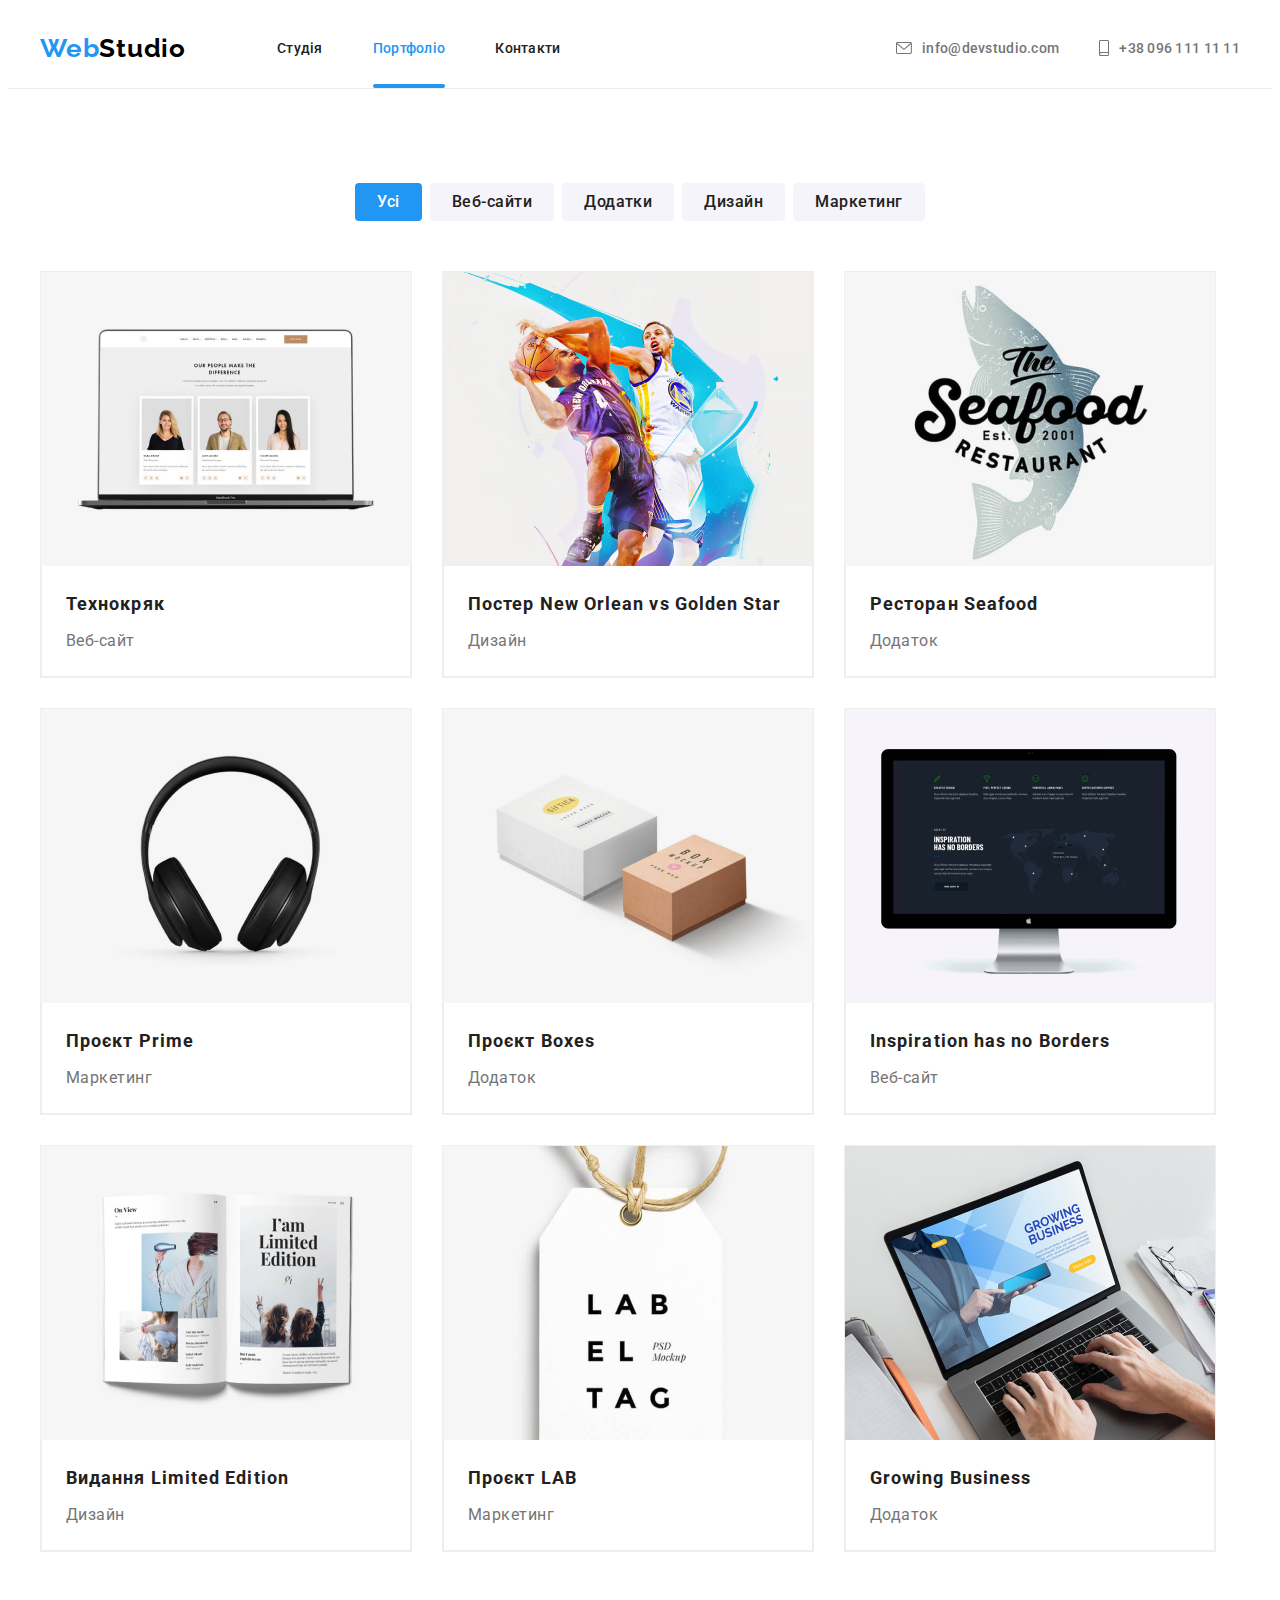
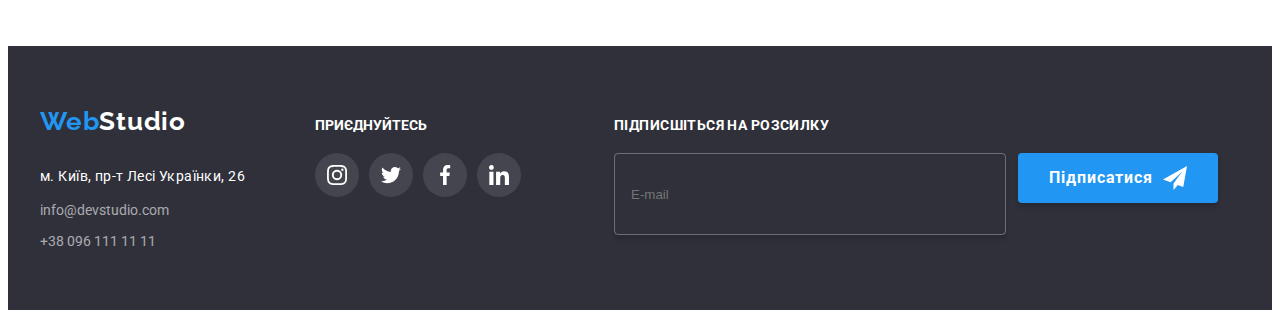
==== commit dea71193: "rename" ====
--- a/portfolio.html
+++ b/portfolio.html
@@ -28,39 +28,39 @@
   </head>
   <body class="body">
     <!-- Header -->
-    <header class="header">
-      <div class="conteiner head-conteiner">
+    <header class="header-container">
+      <div class="container head-container">
         <nav class="navigation">
           <a class="logo" href="./index.html">
             Web<span class="studio">Studio</span>
           </a>
-          <ul class="navigation-list">
-            <li class="navigation-list__item">
-              <a class="navigation-link" href="./index.html">Студія</a>
-            </li>
-            <li class="navigation-list__item">
-              <a class="navigation-link current" href="./portfolio.html"
+          <ul class="navigation__list">
+            <li class="navigation__item">
+              <a class="navigation__link" href="./index.html">Студія</a>
+            </li>
+            <li class="navigation__item">
+              <a class="navigation__link current" href="./portfolio.html"
                 >Портфоліо</a
               >
             </li>
-            <li class="navigation-list__item">
-              <a class="navigation-link" href="./contacts.html">Контакти</a>
+            <li class="navigation__item">
+              <a class="navigation__link" href="./contacts.html">Контакти</a>
             </li>
           </ul>
         </nav>
         <!-- contacts -->
-        <ul class="contacts-header">
+        <ul class="contacts-header__list">
           <li class="contacts-header__item">
-            <a class="header-link" href="mailto:info@devstudio.com">
-              <svg class="header-link__icon mail">
+            <a class="contacts-header__link" href="mailto:info@devstudio.com">
+              <svg class="contacts-header__icon mail">
                 <use href="./images/sprite/sprite.svg#icon-mail"></use>
               </svg>
               info@devstudio.com
             </a>
           </li>
           <li class="contacts-header__item">
-            <a class="header-link" href="tel:+380961111111">
-              <svg class="header-link__icon phone">
+            <a class="contacts-header__link" href="tel:+380961111111">
+              <svg class="contacts-header__icon phone">
                 <use href="./images/sprite/sprite.svg#icon-phone"></use>
               </svg>
               +38 096 111 11 11
@@ -71,33 +71,33 @@
     </header>
     <!-- main -->
     <main>
-      <section class="section-portfolio">
-        <div class="conteiner">
+      <section class="portfolio">
+        <div class="container">
           <h1 hidden>Наші роботи</h1>
-          <ul class="filter">
+          <ul class="filter__list">
             <li class="filter__item">
-              <button class="filter-button current" type="button">Усі</button>
+              <button class="filter__button current" type="button">Усі</button>
             </li>
             <li class="filter__item">
-              <button class="filter-button" type="button">Веб-сайти</button>
+              <button class="filter__button" type="button">Веб-сайти</button>
             </li>
             <li class="filter__item">
-              <button class="filter-button" type="button">Додатки</button>
+              <button class="filter__button" type="button">Додатки</button>
             </li>
             <li class="filter__item">
-              <button class="filter-button" type="button">Дизайн</button>
+              <button class="filter__button" type="button">Дизайн</button>
             </li>
             <li class="filter__item">
-              <button class="filter-button" type="button">Маркетинг</button>
+              <button class="filter__button" type="button">Маркетинг</button>
             </li>
           </ul>
           <!-- projects -->
-          <ul class="project-list">
-            <li class="project-list__item">
-              <a class="project" href="">
-                <div class="product-img">
-                  <img
-                    class="poject-pick"
+          <ul class="project__list">
+            <li class="project__item">
+              <a class="project__link" href="">
+                <div class="project__thoomb">
+                  <img
+                    class="project__pick"
                     src="./images/imagesPartfolio/img1.jpg"
                     alt="Технокряк"
                     width="370"
@@ -111,17 +111,17 @@
                     </p>
                   </div>
                 </div>
-                <div class="project-name">
-                  <h2 class="project-name__title">Технокряк</h2>
-                  <p class="project-name__category">Веб-сайт</p>
-                </div>
-              </a>
-            </li>
-            <li class="project-list__item">
-              <a class="project" href="">
-                <div class="product-img">
-                  <img
-                    class="poject-pick"
+                <div class="project__name">
+                  <h2 class="project__title">Технокряк</h2>
+                  <p class="project__category">Веб-сайт</p>
+                </div>
+              </a>
+            </li>
+            <li class="project__item">
+              <a class="project__link" href="">
+                <div class="project__thoomb">
+                  <img
+                    class="project__pick"
                     src="./images/imagesPartfolio/img2.jpg"
                     alt="Постер New Orlean vs Golden Star"
                     width="370"
@@ -135,19 +135,19 @@
                     </p>
                   </div>
                 </div>
-                <div class="project-name">
-                  <h2 class="project-name__title">
+                <div class="project__name">
+                  <h2 class="project__title">
                     Постер New Orlean vs Golden Star
                   </h2>
-                  <p class="project-name__category">Дизайн</p>
-                </div>
-              </a>
-            </li>
-            <li class="project-list__item">
-              <a class="project" href="">
-                <div class="product-img">
-                  <img
-                    class="poject-pick"
+                  <p class="project__category">Дизайн</p>
+                </div>
+              </a>
+            </li>
+            <li class="project__item">
+              <a class="project__link" href="">
+                <div class="project__thoomb">
+                  <img
+                    class="project__pick"
                     src="./images/imagesPartfolio/img3.jpg"
                     alt="Ресторан Seafood"
                     width="370"
@@ -161,17 +161,17 @@
                     </p>
                   </div>
                 </div>
-                <div class="project-name">
-                  <h2 class="project-name__title">Ресторан Seafood</h2>
-                  <p class="project-name__category">Додаток</p>
-                </div>
-              </a>
-            </li>
-            <li class="project-list__item">
-              <a class="project" href="">
-                <div class="product-img">
-                  <img
-                    class="poject-pick"
+                <div class="project__name">
+                  <h2 class="project__title">Ресторан Seafood</h2>
+                  <p class="project__category">Додаток</p>
+                </div>
+              </a>
+            </li>
+            <li class="project__item">
+              <a class="project__link" href="">
+                <div class="project__thoomb">
+                  <img
+                    class="project__pick"
                     src="./images/imagesPartfolio/img4.jpg"
                     alt="Проєкт Prime"
                     width="370"
@@ -185,17 +185,17 @@
                     </p>
                   </div>
                 </div>
-                <div class="project-name">
-                  <h2 class="project-name__title">Проєкт Prime</h2>
-                  <p class="project-name__category">Маркетинг</p>
-                </div>
-              </a>
-            </li>
-            <li class="project-list__item">
-              <a class="project" href="">
-                <div class="product-img">
-                  <img
-                    class="poject-pick"
+                <div class="project__name">
+                  <h2 class="project__title">Проєкт Prime</h2>
+                  <p class="project__category">Маркетинг</p>
+                </div>
+              </a>
+            </li>
+            <li class="project__item">
+              <a class="project__link" href="">
+                <div class="project__thoomb">
+                  <img
+                    class="project__pick"
                     src="./images/imagesPartfolio/img5.jpg"
                     alt="Проєкт Boxes"
                     width="370"
@@ -209,17 +209,17 @@
                     </p>
                   </div>
                 </div>
-                <div class="project-name">
-                  <h2 class="project-name__title">Проєкт Boxes</h2>
-                  <p class="project-name__category">Додаток</p>
-                </div>
-              </a>
-            </li>
-            <li class="project-list__item">
-              <a class="project" href="">
-                <div class="product-img">
-                  <img
-                    class="poject-pick"
+                <div class="project__name">
+                  <h2 class="project__title">Проєкт Boxes</h2>
+                  <p class="project__category">Додаток</p>
+                </div>
+              </a>
+            </li>
+            <li class="project__item">
+              <a class="project__link" href="">
+                <div class="project__thoomb">
+                  <img
+                    class="project__pick"
                     src="./images/imagesPartfolio/img6.jpg"
                     alt="Inspiration has no Borders"
                     width="370"
@@ -233,19 +233,17 @@
                     </p>
                   </div>
                 </div>
-                <div class="project-name">
-                  <h2 class="project-name__title">
-                    Inspiration has no Borders
-                  </h2>
-                  <p class="project-name__category">Веб-сайт</p>
-                </div>
-              </a>
-            </li>
-            <li class="project-list__item">
-              <a class="project" href="">
-                <div class="product-img">
-                  <img
-                    class="poject-pick"
+                <div class="project__name">
+                  <h2 class="project__title">Inspiration has no Borders</h2>
+                  <p class="project__category">Веб-сайт</p>
+                </div>
+              </a>
+            </li>
+            <li class="project__item">
+              <a class="project__link" href="">
+                <div class="project__thoomb">
+                  <img
+                    class="project__pick"
                     src="./images/imagesPartfolio/img7.jpg"
                     alt="Видання Limited Edition"
                     width="370"
@@ -259,17 +257,17 @@
                     </p>
                   </div>
                 </div>
-                <div class="project-name">
-                  <h2 class="project-name__title">Видання Limited Edition</h2>
-                  <p class="project-name__category">Дизайн</p>
-                </div>
-              </a>
-            </li>
-            <li class="project-list__item">
-              <a class="project" href="">
-                <div class="product-img">
-                  <img
-                    class="poject-pick"
+                <div class="project__name">
+                  <h2 class="project__title">Видання Limited Edition</h2>
+                  <p class="project__category">Дизайн</p>
+                </div>
+              </a>
+            </li>
+            <li class="project__item">
+              <a class="project__link" href="">
+                <div class="project__thoomb">
+                  <img
+                    class="project__pick"
                     src="./images/imagesPartfolio/img8.jpg"
                     alt="Проєкт LAB"
                     width="370"
@@ -283,17 +281,17 @@
                     </p>
                   </div>
                 </div>
-                <div class="project-name">
-                  <h2 class="project-name__title">Проєкт LAB</h2>
-                  <p class="project-name__category">Маркетинг</p>
-                </div>
-              </a>
-            </li>
-            <li class="project-list__item">
-              <a class="project" href="">
-                <div class="product-img">
-                  <img
-                    class="poject-pick"
+                <div class="project__name">
+                  <h2 class="project__title">Проєкт LAB</h2>
+                  <p class="project__category">Маркетинг</p>
+                </div>
+              </a>
+            </li>
+            <li class="project__item">
+              <a class="project__link" href="">
+                <div class="project__thoomb">
+                  <img
+                    class="project__pick"
                     src="./images/imagesPartfolio/img9.jpg"
                     alt="Growing Business"
                     width="370"
@@ -307,9 +305,9 @@
                     </p>
                   </div>
                 </div>
-                <div class="project-name">
-                  <h2 class="project-name__title">Growing Business</h2>
-                  <p class="project-name__category">Додаток</p>
+                <div class="project__name">
+                  <h2 class="project__title">Growing Business</h2>
+                  <p class="project__category">Додаток</p>
                 </div>
               </a>
             </li>
@@ -318,22 +316,22 @@
       </section>
     </main>
     <!-- Footer -->
-    <footer class="footer">
-      <div class="conteiner footer-box">
+    <footer class="footer-container">
+      <div class="container footer-box">
         <div>
           <a class="logo" href="/">
             Web<span class="studio-footer">Studio</span>
           </a>
           <address class="address">
             <p class="address__info">м. Київ, пр-т Лесі Українки, 26</p>
-            <ul class="address-list">
-              <li class="address-list__item">
-                <a class="contacts-footer" href="mailto:info@devstudio.com">
+            <ul class="address__list">
+              <li class="address__item">
+                <a class="address__link" href="mailto:info@devstudio.com">
                   info@devstudio.com
                 </a>
               </li>
-              <li class="address-list__item">
-                <a class="contacts-footer" href="tel:+380961111111"
+              <li class="address__item">
+                <a class="address__link" href="tel:+380961111111"
                   >+38 096 111 11 11</a
                 >
               </li>
@@ -343,31 +341,31 @@
         <!-- official pages -->
         <div class="official-pages">
           <h2 class="official-pages__title">ПРИЄДНУЙТЕСЬ</h2>
-          <ul class="page-list">
-            <li class="page-list__item">
-              <a class="pages-link" href="">
-                <svg class="pages-link__icon">
+          <ul class="page__list">
+            <li class="page__item">
+              <a class="page__link" href="">
+                <svg class="page__icon">
                   <use href="./images/sprite/sprite.svg#icon-instagram"></use>
                 </svg>
               </a>
             </li>
-            <li class="page-list__item">
-              <a class="pages-link" href="">
-                <svg class="pages-link__icon">
+            <li class="page__item">
+              <a class="page__link" href="">
+                <svg class="page__icon">
                   <use href="./images/sprite/sprite.svg#icon-twitter"></use>
                 </svg>
               </a>
             </li>
-            <li class="page-list__item">
-              <a class="pages-link" href="">
-                <svg class="pages-link__icon">
+            <li class="page__item">
+              <a class="page__link" href="">
+                <svg class="page__icon">
                   <use href="./images/sprite/sprite.svg#icon-facebook"></use>
                 </svg>
               </a>
             </li>
-            <li class="page-list__item">
-              <a class="pages-link" href="">
-                <svg class="pages-link__icon">
+            <li class="page__item">
+              <a class="page__link" href="">
+                <svg class="page__icon">
                   <use href="./images/sprite/sprite.svg#icon-linkedin"></use>
                 </svg>
               </a>
--- a/css/main.min.css
+++ b/css/main.min.css
@@ -1 +1 @@
-textarea{resize:none}::before,::after{-webkit-box-sizing:border-box;box-sizing:border-box}.body{font-family:Roboto,sans-serif;color:#212121;background:#fff}.header{border-bottom:1px solid #ececec}.conteiner{width:1200px;margin-right:auto;margin-left:auto;padding-right:15px;padding-left:15px}.head-conteiner{display:-webkit-box;display:-ms-flexbox;display:flex;-webkit-box-pack:justify;-ms-flex-pack:justify;justify-content:space-between;-webkit-box-align:center;-ms-flex-align:center;align-items:center}.footer{background:#2f303a;padding-top:60px;padding-bottom:60px}.head-conteiner{display:-webkit-box;display:-ms-flexbox;display:flex;-webkit-box-pack:justify;-ms-flex-pack:justify;justify-content:space-between;-webkit-box-align:center;-ms-flex-align:center;align-items:center}.logo{color:#2196f3;font-family:Raleway,sans-serif;font-size:26px;font-weight:700;letter-spacing:.78px;text-decoration:none}.studio{color:#000;font-family:Raleway,sans-serif;font-size:26px;font-weight:700;line-height:normal;letter-spacing:.78px}.navigation{display:-webkit-box;display:-ms-flexbox;display:flex;-webkit-box-align:center;-ms-flex-align:center;align-items:center}.navigation-list{list-style:none;display:-webkit-box;display:-ms-flexbox;display:flex;margin:0;margin-left:91px;padding-left:0}.navigation-list__item{position:relative}.navigation-list .navigation-list__item+.navigation-list__item{margin-left:50px}.navigation-link{color:#212121;font-family:Roboto,sans-serif;font-size:14px;font-weight:500;line-height:normal;letter-spacing:.28px;text-decoration:none;display:block;padding-bottom:32px;padding-top:32px;-webkit-transition:color 250ms cubic-bezier(0.4, 0, 0.2, 1);transition:color 250ms cubic-bezier(0.4, 0, 0.2, 1)}.navigation-link:hover,.navigation-link:focus{color:#2196f3;font-family:Roboto,sans-serif;font-size:14px;font-style:normal;font-weight:500;line-height:normal;letter-spacing:.28px}.navigation-link.current::after{content:"";display:block;width:100%;height:4px;position:absolute;left:0;bottom:0;background-color:#2196f3;border-radius:4px}.navigation-list .navigation-link.current{color:#2196f3}.contacts-header{list-style:none;display:-webkit-box;display:-ms-flexbox;display:flex;margin:0;padding-left:0}.contacts-header .contacts-header__item+.contacts-header__item{margin-left:40px}.header-link{color:#757575;font-family:Roboto,sans-serif;font-size:14px;font-style:normal;font-weight:500;line-height:normal;letter-spacing:.28px;text-decoration:none;padding-bottom:32px;padding-top:32px;display:-webkit-box;display:-ms-flexbox;display:flex;-webkit-box-pack:center;-ms-flex-pack:center;justify-content:center;-webkit-box-align:center;-ms-flex-align:center;align-items:center;-webkit-transition:color 250ms cubic-bezier(0.4, 0, 0.2, 1);transition:color 250ms cubic-bezier(0.4, 0, 0.2, 1)}.header-link:hover,.header-link:focus{fill:#2196f3;color:#2196f3;font-family:Roboto,sans-serif;font-size:14px;font-style:normal;font-weight:500;line-height:normal;letter-spacing:.28px}.header-link__icon{fill:currentColor;margin-right:10px}.mail{width:16px;height:12px}.phone{width:10px;height:16px}.hero{max-width:1600px;background:#2f303a;padding-top:200px;padding-bottom:200px;background-image:-webkit-gradient(linear, left top, right top, from(rgba(47, 48, 58, 0.4)), to(rgba(47, 48, 58, 0.4))),url(../images/Img.png);background-image:linear-gradient(to right, rgba(47, 48, 58, 0.4), rgba(47, 48, 58, 0.4)),url(../images/Img.png);margin-right:auto;margin-left:auto;background-size:cover;background-repeat:no-repeat;background-position:center}.hero-title{color:#fff;text-align:center;font-family:Roboto,sans-serif;font-size:44px;font-style:normal;font-weight:900;line-height:60px;letter-spacing:2.64px;text-transform:uppercase;display:block;padding:0;margin-top:0;margin-bottom:30px;margin-left:auto;margin-right:auto;width:696px}.hero-button{border:none;border-radius:4px;background:#2196f3;-webkit-box-shadow:0px 4px 4px 0px rgba(0,0,0,.15);box-shadow:0px 4px 4px 0px rgba(0,0,0,.15);height:50px;display:block;margin-left:auto;margin-right:auto;color:#fff;text-align:center;font-family:Roboto,sans-serif;font-size:16px;font-style:normal;font-weight:700;line-height:30px;letter-spacing:.96px;cursor:pointer;padding:10px 32px 10px 32px}.advantages-section{padding-top:94px}.hide-title{position:absolute;width:1px;height:1px;margin:-1px;border:0;padding:0;white-space:nowrap;-webkit-clip-path:inset(100%);clip-path:inset(100%);clip:rect(0 0 0 0);overflow:hidden}.advantages .advantages__item+.advantages__item{margin-left:30px}.advantages{list-style:none;display:-webkit-box;display:-ms-flexbox;display:flex;padding:0;margin:0}.advantages__item{display:block;margin:0;padding-right:0;padding-left:0;background-size:auto;background-repeat:no-repeat}.advantages__block{background-color:#f5f4fa;border-radius:4px;width:270px;height:120px;margin-bottom:30px;display:-webkit-box;display:-ms-flexbox;display:flex;-webkit-box-pack:center;-ms-flex-pack:center;justify-content:center;-webkit-box-align:center;-ms-flex-align:center;align-items:center}.advantages__icon{width:70px;height:70px}.advantages__title{color:#212121;font-family:Roboto,sans-serif;font-size:14px;font-style:normal;font-weight:700;letter-spacing:.42px;text-transform:uppercase;width:270px;height:16px;margin-top:0;margin-bottom:10px}.advantages__info{color:#757575;font-family:Roboto,sans-serif;font-size:14px;font-style:normal;font-weight:400;line-height:24px;letter-spacing:.42px;width:270px;margin-top:0;margin-bottom:0}.work-section{padding-top:94px;padding-bottom:94px}.work-title{color:#212121;text-align:center;font-family:Roboto,sans-serif;font-size:36px;font-style:normal;font-weight:700;line-height:normal;letter-spacing:1.08px;margin-top:0;margin-bottom:50px}.work{list-style:none;display:-webkit-box;display:-ms-flexbox;display:flex;margin:0;padding:0}.work__picture{position:relative}.work .work__item+.work__item{margin-left:30px}.picture{display:block}.work-overlay{content:"";position:absolute;width:100%;height:70px;left:0;bottom:0;background:rgba(47,48,58,.8)}.work-overlay__info{color:#fff;font-family:Roboto,sans-serif;font-weight:700;font-size:14px;letter-spacing:.03em;text-transform:uppercase;position:absolute;top:50%;left:50%;-webkit-transform:translate(-50%, -50%);transform:translate(-50%, -50%);margin:0}.team-section{background:#f5f4fa;padding-top:94px;padding-bottom:94px}.team-title{color:#212121;text-align:center;font-family:Roboto,sans-serif;font-size:36px;font-style:normal;font-weight:700;line-height:normal;letter-spacing:1.08px;margin-top:0;margin-bottom:0}.team{list-style:none;display:-webkit-box;display:-ms-flexbox;display:flex;-webkit-box-pack:justify;-ms-flex-pack:justify;justify-content:space-between;margin-top:50px;margin-bottom:0;padding:0}.team .team__human+.team__human{margin-left:30px}.human-picture{display:block}.human-info{padding-top:30px;padding-bottom:30px;background:#fff;-webkit-box-shadow:0 2px 1px 0 rgba(0,0,0,.2),0 1px 1px 0 rgba(0,0,0,.14),0 1px 3px 0 rgba(0,0,0,.12);box-shadow:0 2px 1px 0 rgba(0,0,0,.2),0 1px 1px 0 rgba(0,0,0,.14),0 1px 3px 0 rgba(0,0,0,.12)}.human-info__name{color:#212121;font-family:Roboto,sans-serif;text-align:center;font-size:16px;font-style:normal;font-weight:500;line-height:normal;letter-spacing:.48px;margin:0}.human-info__proffetion{color:#757575;font-family:Roboto,sans-serif;text-align:center;font-size:16px;font-style:normal;font-weight:400;line-height:normal;letter-spacing:.48px;margin-top:10px;margin-bottom:16px}.profiles{list-style:none;display:-webkit-box;display:-ms-flexbox;display:flex;margin:0;padding:0;-webkit-box-pack:center;-ms-flex-pack:center;justify-content:center}.profiles__item{display:-webkit-box;display:-ms-flexbox;display:flex;-webkit-box-pack:center;-ms-flex-pack:center;justify-content:center;-webkit-box-align:center;-ms-flex-align:center;align-items:center;width:44px;height:44px}.profiles .profiles__item+.profiles__item{margin-left:10px}.profile-link{display:-webkit-box;display:-ms-flexbox;display:flex;-webkit-box-pack:center;-ms-flex-pack:center;justify-content:center;-webkit-box-align:center;-ms-flex-align:center;align-items:center;fill:#afb1b8;width:44px;height:44px;border-radius:50%;-webkit-transition:background-color 250ms cubic-bezier(0.4, 0, 0.2, 1);transition:background-color 250ms cubic-bezier(0.4, 0, 0.2, 1)}.profile-link__icon{fill:#afb1b8;width:20px;height:20px;-webkit-transition:fill 250ms cubic-bezier(0.4, 0, 0.2, 1);transition:fill 250ms cubic-bezier(0.4, 0, 0.2, 1)}.profile-link:hover,.profile-link:focus{background-color:#2196f3}.profile-link:hover .profile-link__icon,.profile-link:focus .profile-link__icon{fill:#fff}.clients-section{padding-bottom:93px;padding-top:93px}.clients-section__title{font-family:Roboto,sans-serif;font-weight:700;font-size:36px;text-align:center;color:#212121;margin-top:0px;margin-bottom:0px}.clients-logo{list-style:none;display:-webkit-box;display:-ms-flexbox;display:flex;margin-top:50px;margin-bottom:0;padding:0}.clients-logo__item{width:170px;height:92px}.clients-link{display:-webkit-box;display:-ms-flexbox;display:flex;-webkit-box-pack:center;-ms-flex-pack:center;justify-content:center;-webkit-box-align:center;-ms-flex-align:center;align-items:center;width:170px;height:92px;border:1px solid #afb1b8;border-radius:4px;outline:none;-webkit-transition:border-color 250ms cubic-bezier(0.4, 0, 0.2, 1);transition:border-color 250ms cubic-bezier(0.4, 0, 0.2, 1)}.clients-link__logo{width:106px;height:60px;fill:#afb1b8;-webkit-transition:fill 250ms cubic-bezier(0.4, 0, 0.2, 1);transition:fill 250ms cubic-bezier(0.4, 0, 0.2, 1)}.clients-link:hover,.clients-link:focus{border-color:#2196f3}.clients-link:hover .clients-link__logo,.clients-link:focus .clients-link__logo{fill:#2196f3}.clients-logo .clients-logo__item+.clients-logo__item{margin-left:30px}.footer-box{display:-webkit-box;display:-ms-flexbox;display:flex;-webkit-box-align:baseline;-ms-flex-align:baseline;align-items:baseline}.studio-footer{color:#fff;font-family:Raleway,sans-serif;font-size:26px;font-weight:700;letter-spacing:.78px}.address{font-style:normal;margin-top:28px}.address__info{color:#fff;font-family:Roboto,sans-serif;font-size:14px;line-height:24px;letter-spacing:.42px;margin-bottom:0;margin-top:0}.address-list{list-style:none;padding-left:0;margin-top:12px;margin-bottom:0}.address-list .address-list__item+.address-list__item{margin-top:12px}.contacts-footer{color:rgba(255,255,255,.6);font-family:Roboto,sans-serif;font-size:14px;text-decoration:none;-webkit-transition:color 250ms cubic-bezier(0.4, 0, 0.2, 1);transition:color 250ms cubic-bezier(0.4, 0, 0.2, 1)}.contacts-footer:focus,.contacts-footer:hover{color:#2196f3;font-family:Roboto,sans-serif;font-size:14px}.official-pages{margin-left:70px}.official-pages__title{color:#fff;font-family:Roboto,sans-serif;font-weight:700;font-size:14px;margin-bottom:20px;margin-top:0}.page-list{list-style:none;display:-webkit-box;display:-ms-flexbox;display:flex;padding:0;margin:0}.page-list__item{background-color:rgba(255,255,255,.1);border-radius:50%;width:44px;height:44px}.page-list .page-list__item+.page-list__item{margin-left:10px}.pages-link{display:-webkit-box;display:-ms-flexbox;display:flex;-webkit-box-pack:center;-ms-flex-pack:center;justify-content:center;-webkit-box-align:center;-ms-flex-align:center;align-items:center;width:44px;height:44px;border-radius:50%;-webkit-transition:background-color 250ms cubic-bezier(0.4, 0, 0.2, 1);transition:background-color 250ms cubic-bezier(0.4, 0, 0.2, 1)}.pages-link:hover,.pages-link:focus{background-color:#2196f3}.pages-link__icon{fill:#fff;width:20px;height:20px;display:block}.footer-form-area{display:-webkit-box;display:-ms-flexbox;display:flex;padding:0;margin:0;margin-left:93px}.footer-form-title{color:#fff;font-family:Roboto,sans-serif;font-weight:700;font-size:14px;letter-spacing:.03em;margin:0;margin-bottom:20px}.button-input-foot{display:-webkit-box;display:-ms-flexbox;display:flex}.footer-input{border:1px solid rgba(255,255,255,.3);border-radius:4px;width:358px;height:50px;padding:15px 16px;margin:0;-webkit-box-shadow:0 4px 4px 0 rgba(0,0,0,.15);box-shadow:0 4px 4px 0 rgba(0,0,0,.15);background:rgba(33,150,243,0)}.footer-button{margin:0;padding:0}.footer-button__form{display:-webkit-box;display:-ms-flexbox;display:flex;-webkit-box-pack:center;-ms-flex-pack:center;justify-content:center;-webkit-box-align:center;-ms-flex-align:center;align-items:center;gap:10px;border:none;border-radius:4px;width:200px;height:50px;padding:0;margin-left:12px;-webkit-box-shadow:0 4px 4px 0 rgba(0,0,0,.15);box-shadow:0 4px 4px 0 rgba(0,0,0,.15);background:#2196f3;cursor:pointer;font-family:Roboto,sans-serif;font-weight:700;font-size:16px;line-height:187%;letter-spacing:.06em;color:#fff;text-align:center}.footer-button__icon{display:block;fill:#fff;width:24px;height:24px}.backdrop{background-color:rgba(47,48,58,.4);width:100%;height:100%;position:fixed;top:0;left:0;opacity:1;-webkit-transition:opacity 250ms cubic-bezier(0.4, 0, 0.2, 1),visibility 250ms cubic-bezier(0.4, 0, 0.2, 1);transition:opacity 250ms cubic-bezier(0.4, 0, 0.2, 1),visibility 250ms cubic-bezier(0.4, 0, 0.2, 1)}.backdrop.is-hidden{visibility:hidden;opacity:0;pointer-events:none}.modal{background-color:#fff;width:528px;border-radius:4px;padding:40px;position:absolute;top:50%;left:50%;-webkit-transform:translate(-50%, -50%) scale(1);transform:translate(-50%, -50%) scale(1);-webkit-transition:-webkit-transform 250ms cubic-bezier(0.4, 0, 0.2, 1);transition:-webkit-transform 250ms cubic-bezier(0.4, 0, 0.2, 1);transition:transform 250ms cubic-bezier(0.4, 0, 0.2, 1);transition:transform 250ms cubic-bezier(0.4, 0, 0.2, 1), -webkit-transform 250ms cubic-bezier(0.4, 0, 0.2, 1)}.modal-title{margin:0;padding:0;color:#212121;font-family:Roboto,sans-serif;font-weight:700;font-size:20px;letter-spacing:.03em;text-align:center}.backdrop.is-hidden .modal{-webkit-transform:translate(-50%, -50%) scale(0.7);transform:translate(-50%, -50%) scale(0.7)}.modal-close{display:-webkit-box;display:-ms-flexbox;display:flex;-webkit-box-pack:center;-ms-flex-pack:center;justify-content:center;-webkit-box-align:center;-ms-flex-align:center;align-items:center;cursor:pointer;background-color:#fff;position:absolute;top:0;right:0;height:30px;width:30px;border-radius:50%;border:1px solid rgba(0,0,0,.1);outline:none;margin-right:8px;margin-top:8px}.modal-close__icon{fill:#212121;display:block;width:18px;height:18px;-webkit-transition:fill 250ms cubic-bezier(0.4, 0, 0.2, 1);transition:fill 250ms cubic-bezier(0.4, 0, 0.2, 1)}.modal-close:hover,.modal-close:focus{border-color:#2196f3}.modal-close:hover .modal-close__icon,.modal-close:focus .modal-close__icon{fill:#2196f3}.form{margin-top:12px;margin-bottom:30px}.form .form-box+.form-box{margin-top:10px}.label{display:block;margin-bottom:4px;color:#757575;font-family:Roboto,sans-serif;font-weight:400;font-size:12px;letter-spacing:.01em}.input-box{padding:0;margin:0;position:relative}.input-box__input{display:block;margin-bottom:10px;border:1px solid rgba(33,33,33,.2);border-radius:4px;width:448px;height:40px;padding-left:42px}.input-box__input:focus{outline:1px solid #2196f3}.input-box__icon{width:18px;height:18px;position:absolute;top:50%;left:12px;-webkit-transform:translateY(-50%);transform:translateY(-50%);fill:#212121}.input-box__icon:focus .input-box__input{border-color:#2196f3}.input-box__input:focus~.input-box__icon{fill:#2196f3}.comment{border:1px solid rgba(33,33,33,.2);border-radius:4px;width:448px;height:120px;padding:12px 16px}.comment:focus{outline:1px solid #2196f3}.checkbox-modal{display:-webkit-box;display:-ms-flexbox;display:flex;margin-bottom:20px;margin-top:0;-webkit-box-pack:center;-ms-flex-pack:center;justify-content:center;-webkit-box-align:center;-ms-flex-align:center;align-items:center}.checkbox-label{display:-webkit-box;display:-ms-flexbox;display:flex;color:#757575;font-family:Roboto,sans-serif;font-weight:400;font-size:14px;margin-left:7px}.checkbox{-webkit-appearance:none;-moz-appearance:none;appearance:none}.checkbox:focus+.checkbox-icon{border-color:#2196f3}.checkbox:checked+.checkbox-icon{border-color:#2196f3;background-color:#2196f3}.checkbox-icon{display:-webkit-box;display:-ms-flexbox;display:flex;-webkit-box-pack:center;-ms-flex-pack:center;justify-content:center;-webkit-box-align:center;-ms-flex-align:center;align-items:center;margin-right:7px;width:15px;height:15px;border:1px solid #757575;border-radius:4px}.checkbox-icon__check{width:15px;height:15px}.checkbox-link{-webkit-text-decoration-skip-ink:none;text-decoration-skip-ink:none;color:#2196f3}.button-modal{display:block;margin-left:auto;margin-right:auto;margin-top:0;margin-bottom:0;padding:0;width:200px;height:50px;background-color:#2196f3;border:none;cursor:pointer;border-radius:4px;-webkit-box-shadow:0 4px 4px 0 rgba(0,0,0,.15);box-shadow:0 4px 4px 0 rgba(0,0,0,.15);color:#fff;font-family:Roboto,sans-serif;font-weight:700;font-size:16px;line-height:187%;letter-spacing:.06em;text-align:center}.section-portfolio{background:#fff;padding-bottom:94px;padding-top:94px}.filter{display:-webkit-box;display:-ms-flexbox;display:flex;list-style:none;-webkit-box-pack:center;-ms-flex-pack:center;justify-content:center;padding-left:0;margin:0}.filter .filter__item+.filter__item{margin-left:8px}.filter .filter-button.current{color:#fff;background-color:#2196f3}.filter-button{color:#212121;background-color:#f5f4fa;font-family:Roboto,sans-serif;font-size:16px;font-style:normal;font-weight:500;line-height:26px;letter-spacing:.48px;cursor:pointer;border-radius:4px;padding:6px 22px 6px 22px;border:none;-webkit-transition:background-color 250ms cubic-bezier(0.4, 0, 0.2, 1),color 250ms cubic-bezier(0.4, 0, 0.2, 1),-webkit-box-shadow 250ms cubic-bezier(0.4, 0, 0.2, 1);transition:background-color 250ms cubic-bezier(0.4, 0, 0.2, 1),color 250ms cubic-bezier(0.4, 0, 0.2, 1),-webkit-box-shadow 250ms cubic-bezier(0.4, 0, 0.2, 1);transition:background-color 250ms cubic-bezier(0.4, 0, 0.2, 1),color 250ms cubic-bezier(0.4, 0, 0.2, 1),box-shadow 250ms cubic-bezier(0.4, 0, 0.2, 1);transition:background-color 250ms cubic-bezier(0.4, 0, 0.2, 1),color 250ms cubic-bezier(0.4, 0, 0.2, 1),box-shadow 250ms cubic-bezier(0.4, 0, 0.2, 1),-webkit-box-shadow 250ms cubic-bezier(0.4, 0, 0.2, 1)}.filter-button:hover,.filter-button:focus{background-color:#2196f3;color:#fff;-webkit-box-shadow:0 2px 2px 0 rgba(0,0,0,.12),0 1px 2px 0 rgba(0,0,0,.08),0 3px 1px 0 rgba(0,0,0,.1);box-shadow:0 2px 2px 0 rgba(0,0,0,.12),0 1px 2px 0 rgba(0,0,0,.08),0 3px 1px 0 rgba(0,0,0,.1)}.project-list{list-style:none;display:-webkit-box;display:-ms-flexbox;display:flex;-ms-flex-wrap:wrap;flex-wrap:wrap;margin-top:50px;margin-bottom:0;padding:0}.project-list__item{width:370px;border:1px solid #eee;background:#fff;margin-right:30px;margin-bottom:30px}.project-list__item:nth-child(3n){margin-right:0}.project-list__item:nth-last-child(-n+3){margin-bottom:0px}.project{display:block;text-decoration:none;-webkit-transition:-webkit-box-shadow 250ms cubic-bezier(0.4, 0, 0.2, 1);transition:-webkit-box-shadow 250ms cubic-bezier(0.4, 0, 0.2, 1);transition:box-shadow 250ms cubic-bezier(0.4, 0, 0.2, 1);transition:box-shadow 250ms cubic-bezier(0.4, 0, 0.2, 1), -webkit-box-shadow 250ms cubic-bezier(0.4, 0, 0.2, 1)}.project:hover,.project:focus{-webkit-box-shadow:1px 4px 6px 0 rgba(0,0,0,.16),0 4px 4px 0 rgba(0,0,0,.06),0 1px 1px 0 rgba(0,0,0,.12);box-shadow:1px 4px 6px 0 rgba(0,0,0,.16),0 4px 4px 0 rgba(0,0,0,.06),0 1px 1px 0 rgba(0,0,0,.12)}.project-pick{display:block}.product-img{position:relative;overflow:hidden}.project-name{padding:20px 24px 20px 24px;margin:0;border-left:1px solid #eee;border-right:1px solid #eee;border-bottom:1px solid #eee}.project-name__title{color:#212121;font-family:Roboto,sans-serif;font-size:18px;font-weight:700;line-height:36px;letter-spacing:1.08px;padding:0;margin:0}.project-name__category{font-family:Roboto,sans-serif;color:#757575;font-size:16px;line-height:30px;letter-spacing:.48px;padding:0;margin-top:4px;margin-bottom:0}.overlay{position:absolute;left:0;bottom:0;width:100%;height:100%;background:rgba(33,150,243,.9);-webkit-transform:translateY(100%);transform:translateY(100%);-webkit-transition:opacity 250ms cubic-bezier(0.4, 0, 0.2, 1),-webkit-transform 250ms cubic-bezier(0.4, 0, 0.2, 1);transition:opacity 250ms cubic-bezier(0.4, 0, 0.2, 1),-webkit-transform 250ms cubic-bezier(0.4, 0, 0.2, 1);transition:transform 250ms cubic-bezier(0.4, 0, 0.2, 1),opacity 250ms cubic-bezier(0.4, 0, 0.2, 1);transition:transform 250ms cubic-bezier(0.4, 0, 0.2, 1),opacity 250ms cubic-bezier(0.4, 0, 0.2, 1),-webkit-transform 250ms cubic-bezier(0.4, 0, 0.2, 1);opacity:0;padding:63px 24px}.overlay__info{color:#fff;font-family:Roboto,sans-serif;font-weight:400;font-size:18px;line-height:28px;line-height:1.55556}.project:hover .overlay,.project:focus .overlay{-webkit-transform:translateY(0);transform:translateY(0);opacity:1}/*# sourceMappingURL=main.min.css.map */+textarea{resize:none}::before,::after{-webkit-box-sizing:border-box;box-sizing:border-box}.body{font-family:Roboto,sans-serif;color:#212121;background:#fff}.header-container{border-bottom:1px solid #ececec}.container{width:1200px;margin-right:auto;margin-left:auto;padding-right:15px;padding-left:15px}.footer-container{background:#2f303a;padding-top:60px;padding-bottom:60px}.title{color:#212121;text-align:center;font-family:Roboto,sans-serif;font-size:36px;font-style:normal;font-weight:700;line-height:normal;letter-spacing:1.08px;margin-top:0;margin-bottom:0}.head-container{display:-webkit-box;display:-ms-flexbox;display:flex;-webkit-box-pack:justify;-ms-flex-pack:justify;justify-content:space-between;-webkit-box-align:center;-ms-flex-align:center;align-items:center}.logo{color:#2196f3;font-family:Raleway,sans-serif;font-size:26px;font-weight:700;letter-spacing:.78px;text-decoration:none}.studio{color:#000;font-family:Raleway,sans-serif;font-size:26px;font-weight:700;line-height:normal;letter-spacing:.78px}.navigation{display:-webkit-box;display:-ms-flexbox;display:flex;-webkit-box-align:center;-ms-flex-align:center;align-items:center}.navigation__list{list-style:none;display:-webkit-box;display:-ms-flexbox;display:flex;margin:0;margin-left:91px;padding-left:0}.navigation__list .navigation__item+.navigation__item{margin-left:50px}.navigation__link{color:#212121;font-family:Roboto,sans-serif;font-size:14px;font-weight:500;line-height:normal;letter-spacing:.28px;text-decoration:none;display:block;padding-bottom:32px;padding-top:32px;-webkit-transition:color 250ms cubic-bezier(0.4, 0, 0.2, 1);transition:color 250ms cubic-bezier(0.4, 0, 0.2, 1)}.navigation__link{position:relative}.navigation__link:hover,.navigation__link:focus{color:#2196f3;font-family:Roboto,sans-serif;font-size:14px;font-style:normal;font-weight:500;line-height:normal;letter-spacing:.28px}.navigation__link.current::after{content:"";display:block;width:100%;height:4px;position:absolute;left:0;bottom:0;background-color:#2196f3;border-radius:4px}.navigation__list .navigation__link.current{color:#2196f3}.contacts-header__list{list-style:none;display:-webkit-box;display:-ms-flexbox;display:flex;margin:0;padding-left:0}.contacts-header__list .contacts-header__item+.contacts-header__item{margin-left:40px}.contacts-header__link{color:#757575;font-family:Roboto,sans-serif;font-size:14px;font-style:normal;font-weight:500;line-height:normal;letter-spacing:.28px;text-decoration:none;padding-bottom:32px;padding-top:32px;display:-webkit-box;display:-ms-flexbox;display:flex;-webkit-box-pack:center;-ms-flex-pack:center;justify-content:center;-webkit-box-align:center;-ms-flex-align:center;align-items:center;-webkit-transition:color 250ms cubic-bezier(0.4, 0, 0.2, 1);transition:color 250ms cubic-bezier(0.4, 0, 0.2, 1)}.contacts-header__link:hover,.contacts-header__link:focus{fill:#2196f3;color:#2196f3;font-family:Roboto,sans-serif;font-size:14px;font-style:normal;font-weight:500;line-height:normal;letter-spacing:.28px}.contacts-header__icon{fill:currentColor;margin-right:10px}.mail{width:16px;height:12px}.phone{width:10px;height:16px}.hero{max-width:1600px;background:#2f303a;padding-top:200px;padding-bottom:200px;background-image:-webkit-gradient(linear, left top, right top, from(rgba(47, 48, 58, 0.4)), to(rgba(47, 48, 58, 0.4))),url(../images/Img.png);background-image:linear-gradient(to right, rgba(47, 48, 58, 0.4), rgba(47, 48, 58, 0.4)),url(../images/Img.png);margin-right:auto;margin-left:auto;background-size:cover;background-repeat:no-repeat;background-position:center}.hero__title{color:#fff;text-align:center;font-family:Roboto,sans-serif;font-size:44px;font-style:normal;font-weight:900;line-height:60px;letter-spacing:2.64px;text-transform:uppercase;display:block;padding:0;margin-top:0;margin-bottom:30px;margin-left:auto;margin-right:auto;width:696px}.hero__button{border:none;border-radius:4px;background:#2196f3;-webkit-box-shadow:0px 4px 4px 0px rgba(0,0,0,.15);box-shadow:0px 4px 4px 0px rgba(0,0,0,.15);height:50px;display:block;margin-left:auto;margin-right:auto;color:#fff;text-align:center;font-family:Roboto,sans-serif;font-size:16px;font-style:normal;font-weight:700;line-height:30px;letter-spacing:.96px;cursor:pointer;padding:10px 32px 10px 32px}.advantages-section{padding-top:94px}.hide-title{position:absolute;width:1px;height:1px;margin:-1px;border:0;padding:0;white-space:nowrap;-webkit-clip-path:inset(100%);clip-path:inset(100%);clip:rect(0 0 0 0);overflow:hidden}.advantages .advantages__item+.advantages__item{margin-left:30px}.advantages{list-style:none;display:-webkit-box;display:-ms-flexbox;display:flex;padding:0;margin:0}.advantages__item{display:block;margin:0;padding-right:0;padding-left:0;background-size:auto;background-repeat:no-repeat}.advantages__block{background-color:#f5f4fa;border-radius:4px;width:270px;height:120px;margin-bottom:30px;display:-webkit-box;display:-ms-flexbox;display:flex;-webkit-box-pack:center;-ms-flex-pack:center;justify-content:center;-webkit-box-align:center;-ms-flex-align:center;align-items:center}.advantages__icon{width:70px;height:70px}.advantages__title{color:#212121;font-family:Roboto,sans-serif;font-size:14px;font-style:normal;font-weight:700;letter-spacing:.42px;text-transform:uppercase;width:270px;height:16px;margin-top:0;margin-bottom:10px}.advantages__info{color:#757575;font-family:Roboto,sans-serif;font-size:14px;font-style:normal;font-weight:400;line-height:24px;letter-spacing:.42px;width:270px;margin-top:0;margin-bottom:0}.work{padding-top:94px;padding-bottom:94px}.work__list{list-style:none;display:-webkit-box;display:-ms-flexbox;display:flex;margin:0;padding:0;margin-top:50px}.work__thoomb{position:relative}.work__list .work__item+.work__item{margin-left:30px}.work__picture{display:block}.work-overlay{content:"";position:absolute;width:100%;height:70px;left:0;bottom:0;background:rgba(47,48,58,.8)}.work-overlay__info{color:#fff;font-family:Roboto,sans-serif;font-weight:700;font-size:14px;letter-spacing:.03em;text-transform:uppercase;position:absolute;top:50%;left:50%;-webkit-transform:translate(-50%, -50%);transform:translate(-50%, -50%);margin:0}.team{background:#f5f4fa;padding-top:94px;padding-bottom:94px}.team__list{list-style:none;display:-webkit-box;display:-ms-flexbox;display:flex;margin-top:50px;margin-bottom:0;padding:0}.team__list .team__item+.team__item{margin-left:30px}.team__picture{display:block}.team__info{padding-top:30px;padding-bottom:30px;background:#fff;-webkit-box-shadow:0 2px 1px 0 rgba(0,0,0,.2),0 1px 1px 0 rgba(0,0,0,.14),0 1px 3px 0 rgba(0,0,0,.12);box-shadow:0 2px 1px 0 rgba(0,0,0,.2),0 1px 1px 0 rgba(0,0,0,.14),0 1px 3px 0 rgba(0,0,0,.12)}.team__name{color:#212121;font-family:Roboto,sans-serif;text-align:center;font-size:16px;font-style:normal;font-weight:500;line-height:normal;letter-spacing:.48px;margin:0}.team__proffetion{color:#757575;font-family:Roboto,sans-serif;text-align:center;font-size:16px;font-style:normal;font-weight:400;line-height:normal;letter-spacing:.48px;margin-top:10px;margin-bottom:16px}.profiles__list{list-style:none;display:-webkit-box;display:-ms-flexbox;display:flex;margin:0;padding:0;-webkit-box-pack:center;-ms-flex-pack:center;justify-content:center}.profiles__item{display:-webkit-box;display:-ms-flexbox;display:flex;-webkit-box-pack:center;-ms-flex-pack:center;justify-content:center;-webkit-box-align:center;-ms-flex-align:center;align-items:center;width:44px;height:44px}.profiles__list .profiles__item+.profiles__item{margin-left:10px}.profiles__link{display:-webkit-box;display:-ms-flexbox;display:flex;-webkit-box-pack:center;-ms-flex-pack:center;justify-content:center;-webkit-box-align:center;-ms-flex-align:center;align-items:center;fill:#afb1b8;width:44px;height:44px;border-radius:50%;-webkit-transition:background-color 250ms cubic-bezier(0.4, 0, 0.2, 1);transition:background-color 250ms cubic-bezier(0.4, 0, 0.2, 1)}.profiles__link:hover,.profiles__link:focus{background-color:#2196f3}.profiles__link:hover .profiles__icon,.profiles__link:focus .profiles__icon{fill:#fff}.profiles__icon{fill:#afb1b8;width:20px;height:20px;-webkit-transition:fill 250ms cubic-bezier(0.4, 0, 0.2, 1);transition:fill 250ms cubic-bezier(0.4, 0, 0.2, 1)}.clients{padding-bottom:93px;padding-top:93px}.clients__list{list-style:none;display:-webkit-box;display:-ms-flexbox;display:flex;margin-top:50px;margin-bottom:0;padding:0}.clients__item{width:170px;height:92px}.clients__link{display:-webkit-box;display:-ms-flexbox;display:flex;-webkit-box-pack:center;-ms-flex-pack:center;justify-content:center;-webkit-box-align:center;-ms-flex-align:center;align-items:center;width:170px;height:92px;border:1px solid #afb1b8;border-radius:4px;outline:none;-webkit-transition:border-color 250ms cubic-bezier(0.4, 0, 0.2, 1);transition:border-color 250ms cubic-bezier(0.4, 0, 0.2, 1)}.clients__link:hover,.clients__link:focus{border-color:#2196f3}.clients__link:hover .clients__logo,.clients__link:focus .clients__logo{fill:#2196f3}.clients__logo{width:106px;height:60px;fill:#afb1b8;-webkit-transition:fill 250ms cubic-bezier(0.4, 0, 0.2, 1);transition:fill 250ms cubic-bezier(0.4, 0, 0.2, 1)}.clients__list .clients__item+.clients__item{margin-left:30px}.footer-box{display:-webkit-box;display:-ms-flexbox;display:flex;-webkit-box-align:baseline;-ms-flex-align:baseline;align-items:baseline}.studio-footer{color:#fff;font-family:Raleway,sans-serif;font-size:26px;font-weight:700;letter-spacing:.78px}.address{font-style:normal;margin-top:28px}.address__info{color:#fff;font-family:Roboto,sans-serif;font-size:14px;line-height:24px;letter-spacing:.42px;margin-bottom:0;margin-top:0}.address__list{list-style:none;padding-left:0;margin-top:12px;margin-bottom:0}.address__list .address__item+.address__item{margin-top:12px}.address__link{color:rgba(255,255,255,.6);font-family:Roboto,sans-serif;font-size:14px;text-decoration:none;-webkit-transition:color 250ms cubic-bezier(0.4, 0, 0.2, 1);transition:color 250ms cubic-bezier(0.4, 0, 0.2, 1)}.address__link:focus,.address__link:hover{color:#2196f3;font-family:Roboto,sans-serif;font-size:14px}.official-pages{margin-left:70px}.official-pages__title{color:#fff;font-family:Roboto,sans-serif;font-weight:700;font-size:14px;margin-bottom:20px;margin-top:0}.page__list{list-style:none;display:-webkit-box;display:-ms-flexbox;display:flex;padding:0;margin:0}.page__item{background-color:rgba(255,255,255,.1);border-radius:50%;width:44px;height:44px}.page__list .page__item+.page__item{margin-left:10px}.page__link{display:-webkit-box;display:-ms-flexbox;display:flex;-webkit-box-pack:center;-ms-flex-pack:center;justify-content:center;-webkit-box-align:center;-ms-flex-align:center;align-items:center;width:44px;height:44px;border-radius:50%;-webkit-transition:background-color 250ms cubic-bezier(0.4, 0, 0.2, 1);transition:background-color 250ms cubic-bezier(0.4, 0, 0.2, 1)}.page__link:hover,.page__link:focus{background-color:#2196f3}.page__icon{fill:#fff;width:20px;height:20px;display:block}.footer-form-area{display:-webkit-box;display:-ms-flexbox;display:flex;padding:0;margin:0;margin-left:93px}.footer-form-title{color:#fff;font-family:Roboto,sans-serif;font-weight:700;font-size:14px;letter-spacing:.03em;margin:0;margin-bottom:20px}.button-input-foot{display:-webkit-box;display:-ms-flexbox;display:flex}.footer-input{border:1px solid rgba(255,255,255,.3);border-radius:4px;width:358px;height:50px;padding:15px 16px;margin:0;-webkit-box-shadow:0 4px 4px 0 rgba(0,0,0,.15);box-shadow:0 4px 4px 0 rgba(0,0,0,.15);background:rgba(33,150,243,0)}.footer-button{margin:0;padding:0}.footer-button__form{display:-webkit-box;display:-ms-flexbox;display:flex;-webkit-box-pack:center;-ms-flex-pack:center;justify-content:center;-webkit-box-align:center;-ms-flex-align:center;align-items:center;gap:10px;border:none;border-radius:4px;width:200px;height:50px;padding:0;margin-left:12px;-webkit-box-shadow:0 4px 4px 0 rgba(0,0,0,.15);box-shadow:0 4px 4px 0 rgba(0,0,0,.15);background:#2196f3;cursor:pointer;font-family:Roboto,sans-serif;font-weight:700;font-size:16px;line-height:187%;letter-spacing:.06em;color:#fff;text-align:center}.footer-button__icon{display:block;fill:#fff;width:24px;height:24px}.backdrop{background-color:rgba(47,48,58,.4);width:100%;height:100%;position:fixed;top:0;left:0;opacity:1;-webkit-transition:opacity 250ms cubic-bezier(0.4, 0, 0.2, 1),visibility 250ms cubic-bezier(0.4, 0, 0.2, 1);transition:opacity 250ms cubic-bezier(0.4, 0, 0.2, 1),visibility 250ms cubic-bezier(0.4, 0, 0.2, 1)}.backdrop.is-hidden{visibility:hidden;opacity:0;pointer-events:none}.modal{background-color:#fff;width:528px;border-radius:4px;padding:40px;position:absolute;top:50%;left:50%;-webkit-transform:translate(-50%, -50%) scale(1);transform:translate(-50%, -50%) scale(1);-webkit-transition:-webkit-transform 250ms cubic-bezier(0.4, 0, 0.2, 1);transition:-webkit-transform 250ms cubic-bezier(0.4, 0, 0.2, 1);transition:transform 250ms cubic-bezier(0.4, 0, 0.2, 1);transition:transform 250ms cubic-bezier(0.4, 0, 0.2, 1), -webkit-transform 250ms cubic-bezier(0.4, 0, 0.2, 1)}.modal-title{margin:0;padding:0;color:#212121;font-family:Roboto,sans-serif;font-weight:700;font-size:20px;letter-spacing:.03em;text-align:center}.backdrop.is-hidden .modal{-webkit-transform:translate(-50%, -50%) scale(0.7);transform:translate(-50%, -50%) scale(0.7)}.modal-close{display:-webkit-box;display:-ms-flexbox;display:flex;-webkit-box-pack:center;-ms-flex-pack:center;justify-content:center;-webkit-box-align:center;-ms-flex-align:center;align-items:center;cursor:pointer;background-color:#fff;position:absolute;top:0;right:0;height:30px;width:30px;border-radius:50%;border:1px solid rgba(0,0,0,.1);outline:none;margin-right:8px;margin-top:8px}.modal-close__icon{fill:#212121;display:block;width:18px;height:18px;-webkit-transition:fill 250ms cubic-bezier(0.4, 0, 0.2, 1);transition:fill 250ms cubic-bezier(0.4, 0, 0.2, 1)}.modal-close:hover,.modal-close:focus{border-color:#2196f3}.modal-close:hover .modal-close__icon,.modal-close:focus .modal-close__icon{fill:#2196f3}.form{margin-top:12px;margin-bottom:30px}.form .form-box+.form-box{margin-top:10px}.label{display:block;margin-bottom:4px;color:#757575;font-family:Roboto,sans-serif;font-weight:400;font-size:12px;letter-spacing:.01em}.input-box{padding:0;margin:0;position:relative}.input-box__input{display:block;margin-bottom:10px;border:1px solid rgba(33,33,33,.2);border-radius:4px;width:448px;height:40px;padding-left:42px}.input-box__input:focus{outline:1px solid #2196f3}.input-box__icon{width:18px;height:18px;position:absolute;top:50%;left:12px;-webkit-transform:translateY(-50%);transform:translateY(-50%);fill:#212121}.input-box__icon:focus .input-box__input{border-color:#2196f3}.input-box__input:focus~.input-box__icon{fill:#2196f3}.comment{border:1px solid rgba(33,33,33,.2);border-radius:4px;width:448px;height:120px;padding:12px 16px}.comment:focus{outline:1px solid #2196f3}.checkbox-modal{display:-webkit-box;display:-ms-flexbox;display:flex;margin-bottom:20px;margin-top:0;-webkit-box-pack:center;-ms-flex-pack:center;justify-content:center;-webkit-box-align:center;-ms-flex-align:center;align-items:center}.checkbox-label{display:-webkit-box;display:-ms-flexbox;display:flex;color:#757575;font-family:Roboto,sans-serif;font-weight:400;font-size:14px;margin-left:7px}.checkbox{-webkit-appearance:none;-moz-appearance:none;appearance:none}.checkbox:focus+.checkbox-icon{border-color:#2196f3}.checkbox:checked+.checkbox-icon{border-color:#2196f3;background-color:#2196f3}.checkbox-icon{display:-webkit-box;display:-ms-flexbox;display:flex;-webkit-box-pack:center;-ms-flex-pack:center;justify-content:center;-webkit-box-align:center;-ms-flex-align:center;align-items:center;margin-right:7px;width:15px;height:15px;border:1px solid #757575;border-radius:4px}.checkbox-icon__check{width:15px;height:15px}.checkbox-link{-webkit-text-decoration-skip-ink:none;text-decoration-skip-ink:none;color:#2196f3}.button-modal{display:block;margin-left:auto;margin-right:auto;margin-top:0;margin-bottom:0;padding:0;width:200px;height:50px;background-color:#2196f3;border:none;cursor:pointer;border-radius:4px;-webkit-box-shadow:0 4px 4px 0 rgba(0,0,0,.15);box-shadow:0 4px 4px 0 rgba(0,0,0,.15);color:#fff;font-family:Roboto,sans-serif;font-weight:700;font-size:16px;line-height:187%;letter-spacing:.06em;text-align:center}.portfolio{background:#fff;padding-bottom:94px;padding-top:94px}.filter__list{display:-webkit-box;display:-ms-flexbox;display:flex;list-style:none;-webkit-box-pack:center;-ms-flex-pack:center;justify-content:center;padding-left:0;margin:0}.filter__list .filter__item+.filter__item{margin-left:8px}.filter__list .filter__button.current{color:#fff;background-color:#2196f3}.filter__button{color:#212121;background-color:#f5f4fa;font-family:Roboto,sans-serif;font-size:16px;font-style:normal;font-weight:500;line-height:26px;letter-spacing:.48px;cursor:pointer;border-radius:4px;padding:6px 22px 6px 22px;border:none;-webkit-transition:background-color 250ms cubic-bezier(0.4, 0, 0.2, 1),color 250ms cubic-bezier(0.4, 0, 0.2, 1),-webkit-box-shadow 250ms cubic-bezier(0.4, 0, 0.2, 1);transition:background-color 250ms cubic-bezier(0.4, 0, 0.2, 1),color 250ms cubic-bezier(0.4, 0, 0.2, 1),-webkit-box-shadow 250ms cubic-bezier(0.4, 0, 0.2, 1);transition:background-color 250ms cubic-bezier(0.4, 0, 0.2, 1),color 250ms cubic-bezier(0.4, 0, 0.2, 1),box-shadow 250ms cubic-bezier(0.4, 0, 0.2, 1);transition:background-color 250ms cubic-bezier(0.4, 0, 0.2, 1),color 250ms cubic-bezier(0.4, 0, 0.2, 1),box-shadow 250ms cubic-bezier(0.4, 0, 0.2, 1),-webkit-box-shadow 250ms cubic-bezier(0.4, 0, 0.2, 1)}.filter__button:hover,.filter__button:focus{background-color:#2196f3;color:#fff;-webkit-box-shadow:0 2px 2px 0 rgba(0,0,0,.12),0 1px 2px 0 rgba(0,0,0,.08),0 3px 1px 0 rgba(0,0,0,.1);box-shadow:0 2px 2px 0 rgba(0,0,0,.12),0 1px 2px 0 rgba(0,0,0,.08),0 3px 1px 0 rgba(0,0,0,.1)}.project__list{list-style:none;display:-webkit-box;display:-ms-flexbox;display:flex;-ms-flex-wrap:wrap;flex-wrap:wrap;margin-top:50px;margin-bottom:0;padding:0}.project__item{width:370px;border:1px solid #eee;background:#fff;margin-right:30px;margin-bottom:30px}.project__item:nth-child(3n){margin-right:0}.project__item:nth-last-child(-n+3){margin-bottom:0px}.project__link{display:block;text-decoration:none;-webkit-transition:-webkit-box-shadow 250ms cubic-bezier(0.4, 0, 0.2, 1);transition:-webkit-box-shadow 250ms cubic-bezier(0.4, 0, 0.2, 1);transition:box-shadow 250ms cubic-bezier(0.4, 0, 0.2, 1);transition:box-shadow 250ms cubic-bezier(0.4, 0, 0.2, 1), -webkit-box-shadow 250ms cubic-bezier(0.4, 0, 0.2, 1)}.project__link:hover,.project__link:focus{-webkit-box-shadow:1px 4px 6px 0 rgba(0,0,0,.16),0 4px 4px 0 rgba(0,0,0,.06),0 1px 1px 0 rgba(0,0,0,.12);box-shadow:1px 4px 6px 0 rgba(0,0,0,.16),0 4px 4px 0 rgba(0,0,0,.06),0 1px 1px 0 rgba(0,0,0,.12)}.project__pick{display:block}.project__thoomb{position:relative;overflow:hidden}.project__name{padding:20px 24px 20px 24px;margin:0;border-left:1px solid #eee;border-right:1px solid #eee;border-bottom:1px solid #eee}.project__title{color:#212121;font-family:Roboto,sans-serif;font-size:18px;font-weight:700;line-height:36px;letter-spacing:1.08px;padding:0;margin:0}.project__category{font-family:Roboto,sans-serif;color:#757575;font-size:16px;line-height:30px;letter-spacing:.48px;padding:0;margin-top:4px;margin-bottom:0}.overlay{position:absolute;left:0;bottom:0;width:100%;height:100%;background:rgba(33,150,243,.9);-webkit-transform:translateY(100%);transform:translateY(100%);-webkit-transition:opacity 250ms cubic-bezier(0.4, 0, 0.2, 1),-webkit-transform 250ms cubic-bezier(0.4, 0, 0.2, 1);transition:opacity 250ms cubic-bezier(0.4, 0, 0.2, 1),-webkit-transform 250ms cubic-bezier(0.4, 0, 0.2, 1);transition:transform 250ms cubic-bezier(0.4, 0, 0.2, 1),opacity 250ms cubic-bezier(0.4, 0, 0.2, 1);transition:transform 250ms cubic-bezier(0.4, 0, 0.2, 1),opacity 250ms cubic-bezier(0.4, 0, 0.2, 1),-webkit-transform 250ms cubic-bezier(0.4, 0, 0.2, 1);opacity:0;padding:63px 24px}.overlay__info{color:#fff;font-family:Roboto,sans-serif;font-weight:400;font-size:18px;line-height:28px;line-height:1.55556}.project__item:hover .overlay,.project__item:focus .overlay{-webkit-transform:translateY(0);transform:translateY(0);opacity:1}/*# sourceMappingURL=main.min.css.map */